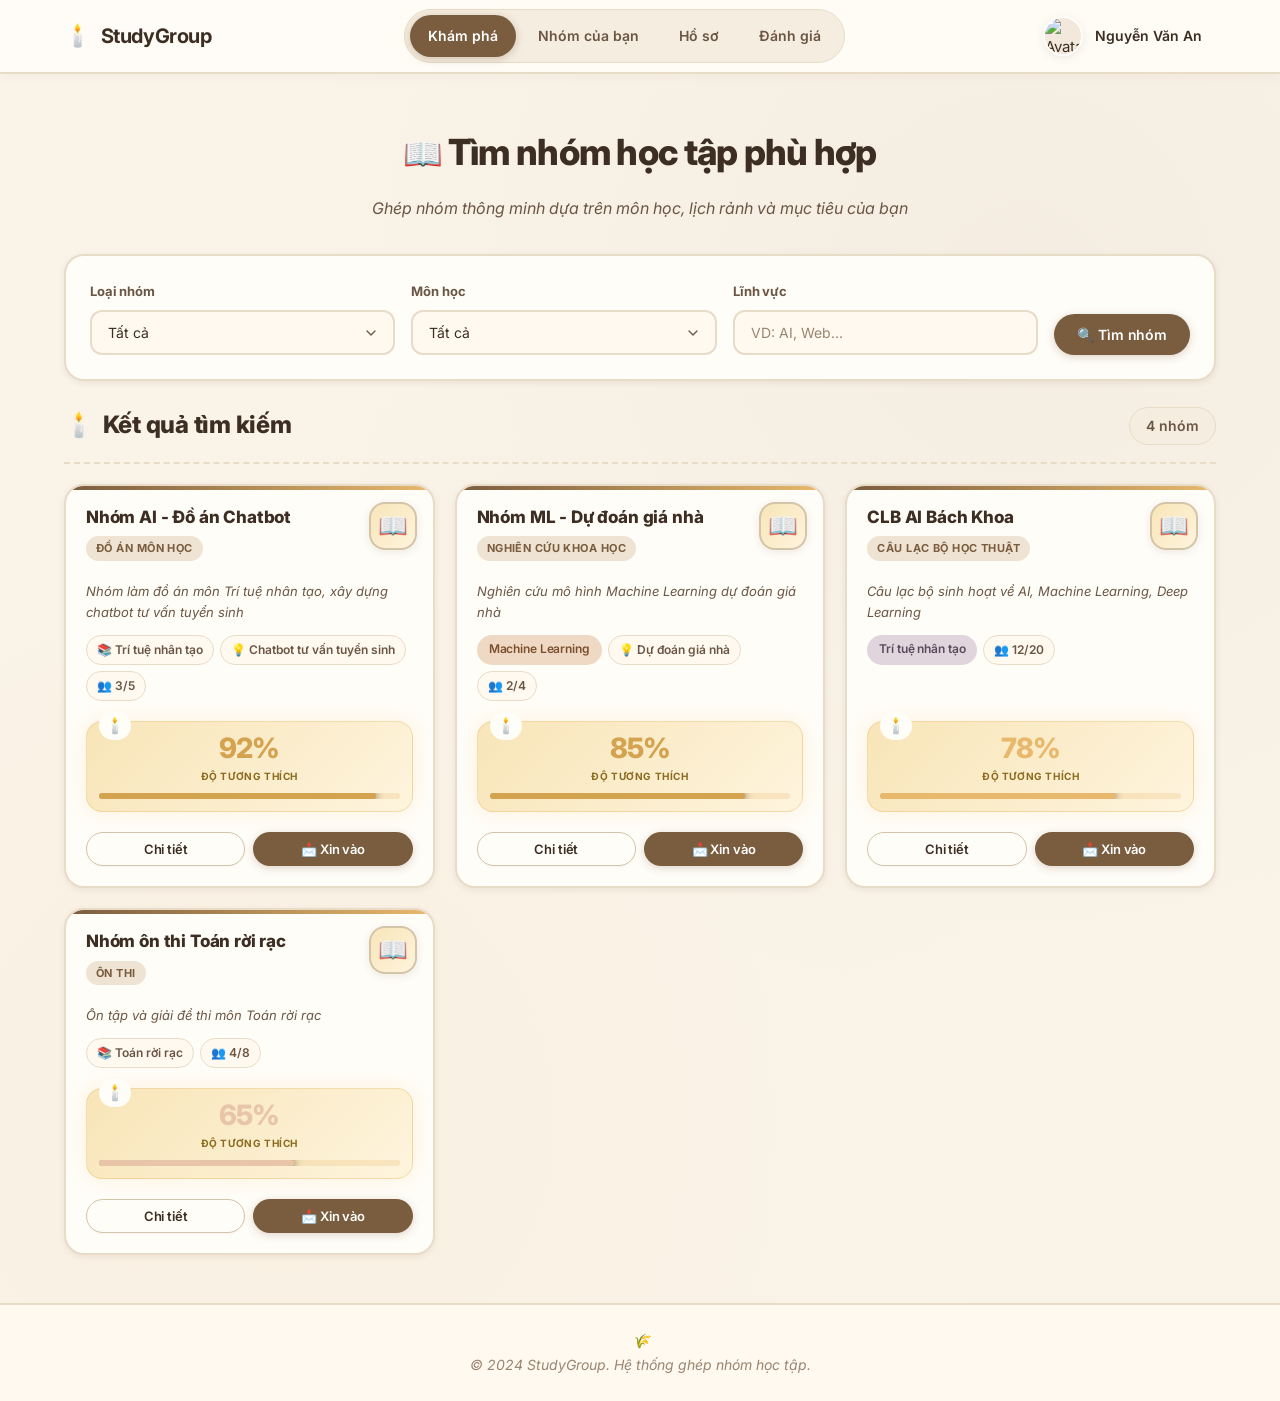
==== frontend/index.html @ 5f256552 "lan dau up code" ====
<!DOCTYPE html>
<html lang="vi">
<head>
    <meta charset="UTF-8">
    <meta name="viewport" content="width=device-width, initial-scale=1.0">
    <title>Khám phá - Ghép nhóm học tập</title>
    
    <!-- Font Inter -->
    <link rel="preconnect" href="https://fonts.googleapis.com">
    <link rel="preconnect" href="https://fonts.gstatic.com" crossorigin>
    <link href="https://fonts.googleapis.com/css2?family=Inter:wght@400;500;600;700;800&display=swap" rel="stylesheet">
    
    <link rel="stylesheet" href="css/main.css">
    <link rel="stylesheet" href="css/kham_pha.css">
    <link rel="stylesheet" href="css/book-modal.css">
</head>
<body>
    <!-- HEADER -->
    <header class="header">
        <div class="container">
            <div class="logo">
                <a href="index.html">StudyGroup</a>
            </div>
            <nav class="nav">
                <a href="index.html" class="active">Khám phá</a>
                <a href="nhom-cua-ban.html">Nhóm của bạn</a>
                <a href="ho-so.html">Hồ sơ</a>
                <a href="danh-gia.html">Đánh giá</a>
            </nav>
            <div class="user-menu">
                <img src="assets/images/avatar-default.png" alt="Avatar" class="avatar">
                <span class="user-name">Nguyễn Văn An</span>
            </div>
        </div>
    </header>

    <main class="container">
        <!-- Hero -->
        <section class="hero">
            <h1>Tìm nhóm học tập phù hợp</h1>
            <p>Ghép nhóm thông minh dựa trên môn học, lịch rảnh và mục tiêu của bạn</p>
        </section>

        <!-- Filters -->
        <section class="filters">
            <div class="filter-row">
                <div class="form-group">
                    <label class="form-label">Loại nhóm</label>
                    <select class="form-select" id="filter-loai-nhom">
                        <option value="">Tất cả</option>
                        <option value="HOC_MON">Học nhóm môn học</option>
                        <option value="CLB_HOC_THUAT">Câu lạc bộ học thuật</option>
                        <option value="DU_AN_CA_NHAN">Dự án cá nhân</option>
                        <option value="NGHIEN_CUU">Nghiên cứu khoa học</option>
                        <option value="DO_AN_MON">Đồ án môn học</option>
                        <option value="ON_THI">Ôn thi</option>
                    </select>
                </div>

                <div class="form-group">
                    <label class="form-label">Môn học</label>
                    <select class="form-select" id="filter-mon-hoc">
                        <option value="">Tất cả</option>
                        <option value="1">Nhập môn lập trình</option>
                        <option value="2">Kỹ thuật lập trình</option>
                        <option value="3">Lập trình hướng đối tượng</option>
                        <option value="5">Trí tuệ nhân tạo</option>
                    </select>
                </div>

                <div class="form-group">
                    <label class="form-label">Lĩnh vực</label>
                    <input type="text" class="form-input" id="filter-linh-vuc" 
                           placeholder="VD: AI, Web...">
                </div>

                <button class="btn btn-primary" id="btn-tim-kiem">
                    🔍 Tìm nhóm
                </button>
            </div>
        </section>

        <!-- Results -->
        <section class="results">
            <div class="results-header">
                <h2>Kết quả tìm kiếm</h2>
                <span class="results-count" id="results-count">0 nhóm</span>
            </div>

            <div class="group-list" id="group-list"></div>

            <div class="empty-state" id="empty-state" style="display: none;">
                <div class="empty-icon">🔍</div>
                <p>Không tìm thấy nhóm phù hợp</p>
                <p>Thử đổi bộ lọc hoặc từ khóa khác</p>
            </div>
        </section>
    </main>

    <footer class="footer">
        <div class="container">
            <p>© 2024 StudyGroup. Hệ thống ghép nhóm học tập.</p>
        </div>
    </footer>

    <!-- MODAL SÁCH -->
    <div class="book-modal" id="book-modal" style="display: none;">
        <div class="book-backdrop" onclick="closeBook()"></div>
        
        <div class="book-container" id="book-container">
            <div class="book-spine"></div>
            <div class="book-bookmark"></div>
            
            <div class="book" id="book">
                <!-- Trang trái -->
                <div class="book-page book-page-left">
                    <div class="book-page-content">
                        <div class="book-icon">📖</div>
                        <h2 class="book-title" id="book-title">Nhóm AI</h2>
                        <div class="book-type" id="book-type">Đồ án môn học</div>
                        
                        <div class="book-divider"></div>
                        
                        <div class="book-section">
                            <h3>📝 Mô tả</h3>
                            <p id="book-desc">Nhóm làm đồ án môn Trí tuệ nhân tạo...</p>
                        </div>
                        
                        <div class="book-section">
                            <h3>📚 Môn học</h3>
                            <p id="book-mon-hoc">Trí tuệ nhân tạo</p>
                        </div>
                        
                        <div class="book-section">
                            <h3>💡 Đề tài</h3>
                            <p id="book-de-tai">Chatbot tư vấn tuyển sinh</p>
                        </div>
                    </div>
                </div>
                
                <!-- Trang phải -->
                <div class="book-page book-page-right">
                    <div class="book-page-content">
                        <div class="book-section">
                            <h3>👥 Thành viên (<span id="book-member-count">3/5</span>)</h3>
                            <div class="book-members" id="book-members"></div>
                        </div>
                        
                        <div class="book-section">
                            <h3>🎯 Điểm tương thích</h3>
                            <div class="book-score">
                                <span class="book-score-value" id="book-score">92%</span>
                                <div class="book-score-bar">
                                    <div class="book-score-fill" id="book-score-fill"></div>
                                </div>
                            </div>
                        </div>
                        
                        <div class="book-actions">
                            <button class="btn btn-primary" onclick="guiYeuCauTuBook()">
                                📩 Xin vào nhóm
                            </button>
                            <button class="btn btn-secondary" onclick="closeBook()">
                                Đóng sách
                            </button>
                        </div>
                    </div>
                </div>
            </div>
        </div>
    </div>

    <script src="js/main.js"></script>
    <script src="js/kham_pha.js"></script>
</body>
</html>
---- frontend/css/main.css ----
/* =====================================================
   COZY READING NOOK - Tone nâu ấm bên lò sưởi
   ===================================================== */

:root {
    /* BACKGROUND */
    --bg-main: #FAF3E8;
    --bg-card: #FFFDF8;
    --bg-hover: #F2E8DC;
    --bg-subtle: #F5EDE0;
    --bg-warm: #FFF9F0;
    --bg-candle: #FEF4DD;
    
    /* TEXT */
    --text-primary: #3D2E23;
    --text-secondary: #6B5644;
    --text-muted: #9A8570;
    --text-inverse: #FFFFFF;
    
    /* PRIMARY */
    --primary: #7A5C3E;
    --primary-dark: #5C4530;
    --primary-light: #EFE3D3;
    
    /* SECONDARY */
    --secondary: #E8B96D;
    --secondary-dark: #D4A350;
    
    /* PASTEL */
    --pastel-cream-bg: #F5EBD9;
    --pastel-cream-text: #6B5644;
    --pastel-sage-bg: #E3E8D9;
    --pastel-sage-text: #5B6B48;
    --pastel-cinnamon-bg: #F0D9C4;
    --pastel-cinnamon-text: #7A5030;
    --pastel-terracotta-bg: #E8C4A8;
    --pastel-terracotta-text: #6B3D28;
    --pastel-honey-bg: #F8E5B8;
    --pastel-honey-text: #8B6B1F;
    --pastel-rose-bg: #EED4CE;
    --pastel-rose-text: #8B4A40;
    --pastel-mauve-bg: #E0D4DD;
    --pastel-mauve-text: #5B4A5B;
    
    /* BORDERS */
    --border-light: #E8DCC8;
    --border: #D4C4A8;
    --border-dark: #B8A388;
    
    /* SHADOWS */
    --shadow-xs: 0 1px 2px rgba(74, 56, 38, 0.05);
    --shadow-sm: 0 2px 6px rgba(74, 56, 38, 0.08);
    --shadow-md: 0 4px 12px rgba(74, 56, 38, 0.1);
    --shadow-lg: 0 8px 20px rgba(74, 56, 38, 0.12);
    
    /* RADIUS */
    --radius-sm: 8px;
    --radius-md: 12px;
    --radius-lg: 16px;
    --radius-xl: 20px;
    --radius-full: 9999px;
    
    /* SPACING */
    --space-1: 4px;
    --space-2: 8px;
    --space-3: 12px;
    --space-4: 16px;
    --space-5: 20px;
    --space-6: 24px;
    --space-8: 32px;
    --space-10: 40px;
    --space-12: 48px;
    --space-16: 64px;
    
    /* TRANSITIONS */
    --transition-fast: 150ms cubic-bezier(0.4, 0, 0.2, 1);
    --transition-base: 250ms cubic-bezier(0.4, 0, 0.2, 1);
    --transition-slow: 400ms cubic-bezier(0.4, 0, 0.2, 1);
}

/* RESET */
* {
    margin: 0;
    padding: 0;
    box-sizing: border-box;
}

html {
    scroll-behavior: smooth;
}

body {
    font-family: 'Inter', -apple-system, BlinkMacSystemFont, 'Segoe UI', 
                 'Georgia', Roboto, Arial, sans-serif;
    background: var(--bg-main);
    color: var(--text-primary);
    line-height: 1.7;
    font-size: 15px;
    -webkit-font-smoothing: antialiased;
    min-height: 100vh;
    background-image: 
        radial-gradient(circle at 20% 80%, rgba(232, 185, 109, 0.05) 0%, transparent 50%),
        radial-gradient(circle at 80% 20%, rgba(122, 92, 62, 0.04) 0%, transparent 50%);
}

a {
    color: var(--primary);
    text-decoration: none;
    transition: color var(--transition-fast);
}

a:hover {
    color: var(--primary-dark);
}

/* CONTAINER */
.container {
    max-width: 1200px;
    margin: 0 auto;
    padding: 0 24px;
}

/* HEADER */
.header {
    background: rgba(255, 253, 248, 0.92);
    backdrop-filter: blur(12px);
    border-bottom: 2px solid var(--border-light);
    position: sticky;
    top: 0;
    z-index: 100;
    box-shadow: 0 2px 12px rgba(74, 56, 38, 0.04);
}

.header .container {
    display: flex;
    align-items: center;
    justify-content: space-between;
    height: 72px;
}

.logo a {
    display: flex;
    align-items: center;
    gap: 10px;
    font-size: 20px;
    font-weight: 700;
    color: var(--text-primary);
    letter-spacing: -0.02em;
    font-family: 'Georgia', serif;
}

.logo a::before {
    content: "🕯️";
    font-size: 22px;
}

.logo a:hover {
    color: var(--primary);
}

/* NAVIGATION */
.nav {
    display: flex;
    gap: 4px;
    background: var(--bg-subtle);
    padding: 5px;
    border-radius: var(--radius-full);
    border: 1px solid var(--border-light);
}

.nav a {
    padding: 9px 18px;
    color: var(--text-secondary);
    font-weight: 600;
    font-size: 14px;
    border-radius: var(--radius-full);
    transition: all var(--transition-base);
}

.nav a:hover {
    background: var(--bg-card);
    color: var(--text-primary);
}

.nav a.active {
    background: var(--primary);
    color: var(--text-inverse);
    box-shadow: 0 2px 8px rgba(122, 92, 62, 0.3);
}

/* USER MENU */
.user-menu {
    display: flex;
    align-items: center;
    gap: 12px;
    padding: 6px 14px 6px 6px;
    border-radius: var(--radius-full);
    transition: background var(--transition-fast);
    cursor: pointer;
}

.user-menu:hover {
    background: var(--bg-hover);
}

.avatar {
    width: 40px;
    height: 40px;
    border-radius: var(--radius-full);
    object-fit: cover;
    background: var(--bg-hover);
    border: 2px solid var(--bg-card);
    box-shadow: 0 2px 8px rgba(74, 56, 38, 0.1);
}

.user-name {
    font-weight: 600;
    color: var(--text-primary);
    font-size: 14px;
}

/* BUTTONS */
.btn {
    display: inline-flex;
    align-items: center;
    justify-content: center;
    gap: 8px;
    padding: 11px 22px;
    font-size: 14px;
    font-weight: 600;
    font-family: inherit;
    border-radius: var(--radius-full);
    border: 1px solid transparent;
    cursor: pointer;
    transition: all var(--transition-base);
    white-space: nowrap;
    letter-spacing: -0.01em;
}

.btn-primary {
    background: var(--primary);
    color: var(--text-inverse);
    box-shadow: 0 2px 8px rgba(122, 92, 62, 0.25);
}

.btn-primary:hover:not(:disabled) {
    background: var(--primary-dark);
    box-shadow: 0 4px 16px rgba(122, 92, 62, 0.35),
                0 0 24px rgba(245, 216, 154, 0.3);
    transform: translateY(-1px);
}

.btn-secondary {
    background: var(--bg-card);
    color: var(--text-primary);
    border-color: var(--border);
    box-shadow: var(--shadow-xs);
}

.btn-secondary:hover:not(:disabled) {
    background: var(--bg-hover);
    border-color: var(--border-dark);
}

.btn-sm {
    padding: 8px 16px;
    font-size: 13px;
}

/* FORM */
.form-group {
    display: flex;
    flex-direction: column;
    gap: 8px;
}

.form-label {
    font-size: 13px;
    font-weight: 700;
    color: var(--text-secondary);
    letter-spacing: -0.01em;
}

.form-input,
.form-select,
.form-textarea {
    width: 100%;
    padding: 12px 16px;
    font-family: inherit;
    font-size: 14px;
    color: var(--text-primary);
    background: var(--bg-warm);
    border: 2px solid var(--border-light);
    border-radius: var(--radius-md);
    transition: all var(--transition-fast);
    outline: none;
}

.form-input::placeholder,
.form-textarea::placeholder {
    color: var(--text-muted);
}

.form-input:hover,
.form-select:hover,
.form-textarea:hover {
    border-color: var(--border);
}

.form-input:focus,
.form-select:focus,
.form-textarea:focus {
    border-color: var(--primary);
    background: var(--bg-card);
    box-shadow: 0 0 0 4px rgba(122, 92, 62, 0.12),
                0 0 16px rgba(245, 216, 154, 0.2);
}

.form-select {
    cursor: pointer;
    appearance: none;
    background-image: url("data:image/svg+xml,%3Csvg xmlns='http://www.w3.org/2000/svg' width='16' height='16' viewBox='0 0 24 24' fill='none' stroke='%236B5644' stroke-width='2' stroke-linecap='round' stroke-linejoin='round'%3E%3Cpolyline points='6 9 12 15 18 9'%3E%3C/polyline%3E%3C/svg%3E");
    background-repeat: no-repeat;
    background-position: right 14px center;
    padding-right: 42px;
}

/* BADGE */
.badge {
    display: inline-flex;
    align-items: center;
    gap: 5px;
    padding: 5px 12px;
    border-radius: var(--radius-full);
    font-size: 12px;
    font-weight: 600;
    line-height: 1.4;
    letter-spacing: -0.01em;
}

.badge-cream { background: var(--pastel-cream-bg); color: var(--pastel-cream-text); }
.badge-sage { background: var(--pastel-sage-bg); color: var(--pastel-sage-text); }
.badge-cinnamon { background: var(--pastel-cinnamon-bg); color: var(--pastel-cinnamon-text); }
.badge-terracotta { background: var(--pastel-terracotta-bg); color: var(--pastel-terracotta-text); }
.badge-honey { background: var(--pastel-honey-bg); color: var(--pastel-honey-text); }
.badge-rose { background: var(--pastel-rose-bg); color: var(--pastel-rose-text); }
.badge-mauve { background: var(--pastel-mauve-bg); color: var(--pastel-mauve-text); }

/* FOOTER */
.footer {
    background: var(--bg-warm);
    border-top: 2px solid var(--border-light);
    padding: var(--space-6) 0;
    margin-top: var(--space-12);
    text-align: center;
    color: var(--text-muted);
    font-size: 14px;
    font-style: italic;
}

.footer::before {
    content: "🌾 ";
}

/* RESPONSIVE */
@media (max-width: 768px) {
    .container { padding: 0 16px; }
    
    .header .container {
        flex-direction: column;
        height: auto;
        padding: 12px 16px;
        gap: 12px;
    }
    
    .nav {
        width: 100%;
        justify-content: center;
        overflow-x: auto;
    }
    
    .user-name { display: none; }
}
/* =====================================================
   FONT OVERRIDE — Fix lỗi tiếng Việt
   Đảm bảo toàn bộ web dùng Inter (font hỗ trợ tiếng Việt tốt)
   ===================================================== */

*,
*::before,
*::after {
    font-family: 'Inter', -apple-system, BlinkMacSystemFont, 'Segoe UI', 
                 Roboto, 'Helvetica Neue', Arial, sans-serif !important;
}

/* Ngoại lệ: code giữ monospace */
code, pre, kbd, samp {
    font-family: 'Courier New', Consolas, Monaco, monospace !important;
}
---- frontend/css/kham_pha.css ----
/* =====================================================
   TRANG KHÁM PHÁ - Cozy Reading Nook
   ===================================================== */

/* Hero */
.hero {
    text-align: center;
    padding: var(--space-12) 0 var(--space-8);
}

.hero h1 {
    font-size: 36px;
    font-weight: 800;
    letter-spacing: -0.02em;
    color: var(--text-primary);
    margin-bottom: var(--space-3);
    font-family: 'Georgia', serif;
}

.hero h1::before {
    content: "📖 ";
    font-size: 32px;
}

.hero p {
    color: var(--text-secondary);
    font-size: 16px;
    max-width: 600px;
    margin: 0 auto;
    font-style: italic;
}

/* Filters */
.filters {
    background: var(--bg-card);
    border-radius: var(--radius-xl);
    padding: var(--space-6);
    box-shadow: var(--shadow-sm);
    border: 2px solid var(--border-light);
    margin-bottom: var(--space-6);
}

.filter-row {
    display: grid;
    grid-template-columns: 1fr 1fr 1fr auto;
    gap: var(--space-4);
    align-items: end;
}

/* Results */
.results {
    margin-top: var(--space-6);
}

.results-header {
    display: flex;
    justify-content: space-between;
    align-items: center;
    margin-bottom: var(--space-5);
    padding-bottom: var(--space-4);
    border-bottom: 2px dashed var(--border-light);
}

.results-header h2 {
    font-size: 24px;
    font-weight: 800;
    color: var(--text-primary);
    letter-spacing: -0.01em;
    font-family: 'Georgia', serif;
}

.results-header h2::before {
    content: "🕯️ ";
    margin-right: 4px;
}

.results-count {
    color: var(--text-secondary);
    font-size: 14px;
    font-weight: 600;
    padding: 6px 16px;
    background: var(--bg-subtle);
    border-radius: var(--radius-full);
    border: 1px solid var(--border-light);
}

/* =====================================================
   GRID 3 CỘT
   ===================================================== */
.group-list {
    display: grid;
    grid-template-columns: repeat(3, 1fr);
    gap: var(--space-5);
}

/* =====================================================
   GROUP CARD
   ===================================================== */
.group-card {
    background: var(--bg-card);
    border-radius: var(--radius-xl);
    padding: var(--space-5);
    box-shadow: var(--shadow-sm);
    border: 2px solid var(--border-light);
    transition: all var(--transition-base);
    display: flex;
    flex-direction: column;
    gap: var(--space-3);
    position: relative;
    overflow: hidden;
    cursor: pointer;
    min-height: 340px;
}

.group-card::before {
    content: "";
    position: absolute;
    top: 0;
    left: 0;
    right: 0;
    height: 4px;
    background: linear-gradient(90deg, 
        var(--primary) 0%, 
        var(--secondary) 100%);
}

.group-card:hover {
    box-shadow: var(--shadow-md),
                0 0 32px rgba(245, 216, 154, 0.15);
    transform: translateY(-4px);
    border-color: var(--secondary);
}

/* Icon sách góc trên phải */
.group-book-icon {
    position: absolute;
    top: var(--space-4);
    right: var(--space-4);
    width: 48px;
    height: 48px;
    display: flex;
    align-items: center;
    justify-content: center;
    background: linear-gradient(135deg, 
        var(--pastel-honey-bg) 0%, 
        var(--bg-candle) 100%);
    border-radius: var(--radius-lg);
    border: 2px solid var(--border);
    box-shadow: 0 2px 8px rgba(74, 56, 38, 0.1);
    transition: all var(--transition-base);
    z-index: 2;
}

.book-icon-anim {
    font-size: 24px;
    transition: transform var(--transition-base);
    display: inline-block;
}

.group-card:hover .group-book-icon {
    background: linear-gradient(135deg, 
        var(--pastel-honey-bg) 0%, 
        var(--secondary) 100%);
    box-shadow: 0 4px 16px rgba(232, 185, 109, 0.4);
    transform: scale(1.1) rotate(-5deg);
}

.group-card:hover .book-icon-anim {
    animation: bookWiggle 0.6s ease-in-out;
}

@keyframes bookWiggle {
    0%, 100% { transform: rotate(0deg) scale(1); }
    25% { transform: rotate(-10deg) scale(1.15); }
    75% { transform: rotate(10deg) scale(1.15); }
}

/* Header */
.group-card-header {
    padding-right: 60px;
    margin-bottom: var(--space-2);
}

.group-title {
    font-size: 17px;
    font-weight: 800;
    color: var(--text-primary);
    letter-spacing: -0.01em;
    margin-bottom: 6px;
    font-family: 'Georgia', serif;
    line-height: 1.3;
    display: -webkit-box;
    -webkit-line-clamp: 2;
    -webkit-box-orient: vertical;
    overflow: hidden;
}

.group-type {
    display: inline-block;
    font-size: 11px;
    color: var(--primary);
    font-weight: 700;
    text-transform: uppercase;
    letter-spacing: 0.04em;
    padding: 3px 10px;
    background: var(--primary-light);
    border-radius: var(--radius-full);
}

/* Mô tả */
.group-desc {
    color: var(--text-secondary);
    font-size: 13px;
    line-height: 1.6;
    font-style: italic;
    display: -webkit-box;
    -webkit-line-clamp: 3;
    -webkit-box-orient: vertical;
    overflow: hidden;
}

/* Meta */
.group-meta {
    display: flex;
    flex-wrap: wrap;
    gap: 6px;
    margin-bottom: var(--space-2);
}

.group-meta-item {
    display: inline-flex;
    align-items: center;
    gap: 4px;
    padding: 4px 10px;
    background: var(--bg-warm);
    color: var(--text-secondary);
    border-radius: var(--radius-full);
    font-weight: 600;
    font-size: 12px;
    border: 1px solid var(--border-light);
}

/* Điểm tương thích */
.match-score {
    text-align: center;
    padding: var(--space-3);
    background: linear-gradient(135deg, 
        var(--pastel-honey-bg) 0%, 
        var(--bg-candle) 100%);
    border-radius: var(--radius-lg);
    border: 1px solid rgba(232, 185, 109, 0.4);
    box-shadow: 0 0 20px rgba(245, 216, 154, 0.3);
    position: relative;
    margin-top: auto;
}

.match-score::before {
    content: "🕯️";
    position: absolute;
    top: -10px;
    left: 12px;              /* ← Góc trái */
    font-size: 16px;
    background: var(--bg-card);
    padding: 0 6px;
    border-radius: var(--radius-full);
    transform: none;
}

.match-score-value {
    font-size: 28px;
    font-weight: 800;
    line-height: 1;
    letter-spacing: -0.03em;
    color: var(--pastel-honey-text);
    font-family: 'Georgia', serif;
}

.match-score-label {
    font-size: 10px;
    color: var(--pastel-honey-text);
    margin-top: 6px;
    font-weight: 700;
    text-transform: uppercase;
    letter-spacing: 0.06em;
}

.match-score-bar {
    width: 100%;
    height: 6px;
    background: rgba(232, 185, 109, 0.25);
    border-radius: var(--radius-full);
    margin-top: 8px;
    overflow: hidden;
}

.match-score-fill {
    height: 100%;
    border-radius: var(--radius-full);
    transition: width var(--transition-slow);
    box-shadow: 0 0 8px currentColor;
}

/* Nút */
.group-actions {
    display: flex;
    gap: 8px;
    margin-top: var(--space-2);
}

.group-actions .btn {
    flex: 1;
}

/* Empty state */
.empty-state {
    text-align: center;
    padding: var(--space-16) var(--space-5);
    color: var(--text-secondary);
    background: var(--bg-card);
    border-radius: var(--radius-xl);
    border: 2px dashed var(--border);
}

.empty-state .empty-icon {
    font-size: 64px;
    margin-bottom: var(--space-4);
    opacity: 0.8;
}

.empty-state p:first-of-type {
    font-size: 20px;
    font-weight: 700;
    color: var(--text-primary);
    font-family: 'Georgia', serif;
}

/* =====================================================
   RESPONSIVE
   ===================================================== */
@media (max-width: 1024px) {
    .group-list {
        grid-template-columns: repeat(2, 1fr);
    }
    
    .filter-row {
        grid-template-columns: 1fr 1fr;
    }
    
    .filter-row .btn {
        grid-column: 1 / -1;
    }
}

@media (max-width: 640px) {
    .group-list {
        grid-template-columns: 1fr;
        gap: var(--space-4);
    }
    
    .filter-row {
        grid-template-columns: 1fr;
    }
    
    .group-card {
        min-height: auto;
    }
}
---- frontend/css/book-modal.css ----
/* =====================================================
   MODAL SÁCH — Hiệu ứng mở quyển sách
   ===================================================== */

.book-modal {
    position: fixed;
    top: 0;
    left: 0;
    right: 0;
    bottom: 0;
    z-index: 1000;
    display: flex;
    align-items: center;
    justify-content: center;
    padding: 24px;
}

.book-backdrop {
    position: absolute;
    top: 0;
    left: 0;
    right: 0;
    bottom: 0;
    background: rgba(61, 46, 35, 0.65);
    backdrop-filter: blur(8px);
    animation: fadeIn 0.3s ease;
}

@keyframes fadeIn {
    from { opacity: 0; }
    to { opacity: 1; }
}

.book-container {
    position: relative;
    width: 100%;
    max-width: 1000px;
    height: 600px;
    max-height: 90vh;
    perspective: 2000px;
    z-index: 1;
}

.book-container.opening .book {
    animation: bookOpen 0.8s cubic-bezier(0.34, 1.56, 0.64, 1) forwards;
}

@keyframes bookOpen {
    0% {
        transform: scale(0.5) rotateY(-30deg);
        opacity: 0;
    }
    100% {
        transform: scale(1) rotateY(0deg);
        opacity: 1;
    }
}

.book-spine {
    position: absolute;
    left: 50%;
    top: 0;
    bottom: 0;
    width: 4px;
    background: linear-gradient(90deg,
        rgba(122, 92, 62, 0.4) 0%,
        rgba(92, 69, 48, 0.8) 50%,
        rgba(122, 92, 62, 0.4) 100%);
    z-index: 3;
    box-shadow: 
        -2px 0 8px rgba(74, 56, 38, 0.2),
        2px 0 8px rgba(74, 56, 38, 0.2);
    transform: translateX(-50%);
}

.book-bookmark {
    position: absolute;
    top: -10px;
    right: 25%;
    width: 30px;
    height: 60px;
    background: linear-gradient(180deg,
        #C44536 0%,
        #A03528 100%);
    z-index: 4;
    clip-path: polygon(0 0, 100% 0, 100% 100%, 50% 85%, 0 100%);
    box-shadow: 0 2px 6px rgba(74, 56, 38, 0.3);
    animation: bookmarkSway 3s ease-in-out infinite;
}

@keyframes bookmarkSway {
    0%, 100% { transform: rotate(0deg); }
    50% { transform: rotate(3deg); }
}

.book {
    display: flex;
    width: 100%;
    height: 100%;
    position: relative;
    transform-style: preserve-3d;
    box-shadow: 
        0 20px 60px rgba(74, 56, 38, 0.4),
        0 0 40px rgba(245, 216, 154, 0.2);
    border-radius: 8px;
    overflow: hidden;
    background: #FFFDF8;
}

.book-page {
    width: 50%;
    height: 100%;
    padding: 32px 36px;
    overflow-y: auto;
    position: relative;
    background: linear-gradient(135deg,
        #FFFDF8 0%,
        #FAF3E8 100%);
}

.book-page-left {
    border-right: 1px solid rgba(74, 56, 38, 0.1);
    box-shadow: inset -10px 0 20px -10px rgba(74, 56, 38, 0.1);
}

.book-page-right {
    box-shadow: inset 10px 0 20px -10px rgba(74, 56, 38, 0.1);
}

.book-page::before {
    content: "";
    position: absolute;
    top: 0;
    left: 0;
    right: 0;
    bottom: 0;
    background-image: 
        radial-gradient(circle at 20% 30%, rgba(232, 185, 109, 0.05) 0%, transparent 40%),
        radial-gradient(circle at 80% 70%, rgba(122, 92, 62, 0.04) 0%, transparent 40%);
    pointer-events: none;
}

.book-page-content {
    position: relative;
    z-index: 1;
}

.book-icon {
    font-size: 48px;
    text-align: center;
    margin-bottom: 12px;
    animation: bookGlow 2s ease-in-out infinite;
}

@keyframes bookGlow {
    0%, 100% { 
        filter: drop-shadow(0 0 4px rgba(232, 185, 109, 0.6));
    }
    50% { 
        filter: drop-shadow(0 0 12px rgba(232, 185, 109, 0.9));
    }
}

.book-title {
    font-size: 24px;
    font-weight: 800;
    color: var(--text-primary);
    text-align: center;
    font-family: 'Georgia', serif;
    letter-spacing: -0.01em;
    margin-bottom: 6px;
}

.book-type {
    text-align: center;
    font-size: 13px;
    color: var(--primary);
    font-weight: 700;
    text-transform: uppercase;
    letter-spacing: 0.06em;
    margin-bottom: 16px;
}

.book-divider {
    height: 1px;
    background: linear-gradient(90deg,
        transparent 0%,
        var(--border) 50%,
        transparent 100%);
    margin: 20px 0;
    position: relative;
}

.book-divider::after {
    content: "❦";
    position: absolute;
    top: 50%;
    left: 50%;
    transform: translate(-50%, -50%);
    background: #FAF3E8;
    padding: 0 12px;
    color: var(--secondary);
    font-size: 16px;
}

.book-section {
    margin-bottom: 20px;
}

.book-section h3 {
    font-size: 14px;
    font-weight: 700;
    color: var(--text-secondary);
    text-transform: uppercase;
    letter-spacing: 0.04em;
    margin-bottom: 8px;
    padding-bottom: 6px;
    border-bottom: 1px dashed var(--border-light);
}

.book-section p {
    font-size: 14px;
    color: var(--text-primary);
    line-height: 1.7;
    font-family: 'Georgia', serif;
}

.book-members {
    display: flex;
    flex-direction: column;
    gap: 8px;
    margin-top: 12px;
}

.book-member {
    display: flex;
    align-items: center;
    gap: 10px;
    padding: 8px 12px;
    background: var(--bg-warm);
    border-radius: var(--radius-md);
    border: 1px solid var(--border-light);
    transition: all var(--transition-fast);
}

.book-member:hover {
    background: var(--bg-card);
    box-shadow: var(--shadow-xs);
    transform: translateX(4px);
}

.book-member-avatar {
    width: 32px;
    height: 32px;
    border-radius: var(--radius-full);
    background: var(--pastel-cream-bg);
    display: flex;
    align-items: center;
    justify-content: center;
    font-size: 16px;
    border: 1px solid var(--border);
}

.book-member-info {
    flex: 1;
}

.book-member-name {
    font-weight: 600;
    font-size: 14px;
    color: var(--text-primary);
}

.book-member-role {
    font-size: 12px;
    color: var(--text-muted);
    font-style: italic;
}

.book-score {
    display: flex;
    align-items: center;
    gap: 12px;
    margin-top: 12px;
}

.book-score-value {
    font-size: 32px;
    font-weight: 800;
    color: var(--secondary-dark);
    font-family: 'Georgia', serif;
    min-width: 80px;
}

.book-score-bar {
    flex: 1;
    height: 12px;
    background: rgba(232, 185, 109, 0.2);
    border-radius: var(--radius-full);
    overflow: hidden;
}

.book-score-fill {
    height: 100%;
    background: linear-gradient(90deg,
        var(--secondary) 0%,
        var(--secondary-dark) 100%);
    border-radius: var(--radius-full);
    box-shadow: 0 0 12px rgba(232, 185, 109, 0.5);
    transition: width 0.6s cubic-bezier(0.34, 1.56, 0.64, 1);
}

.book-actions {
    display: flex;
    gap: 10px;
    margin-top: 24px;
    padding-top: 20px;
    border-top: 1px solid var(--border-light);
}

.book-actions .btn {
    flex: 1;
}

.book-container.closing .book {
    animation: bookClose 0.4s ease forwards;
}

@keyframes bookClose {
    0% {
        transform: scale(1) rotateY(0deg);
        opacity: 1;
    }
    100% {
        transform: scale(0.8) rotateY(-30deg);
        opacity: 0;
    }
}

/* Responsive */
@media (max-width: 768px) {
    .book {
        flex-direction: column;
    }
    
    .book-page {
        width: 100%;
        height: 50%;
    }
    
    .book-page-left {
        border-right: none;
        border-bottom: 1px solid rgba(74, 56, 38, 0.1);
    }
    
    .book-container {
        height: 90vh;
    }
    
    .book-spine {
        display: none;
    }
}
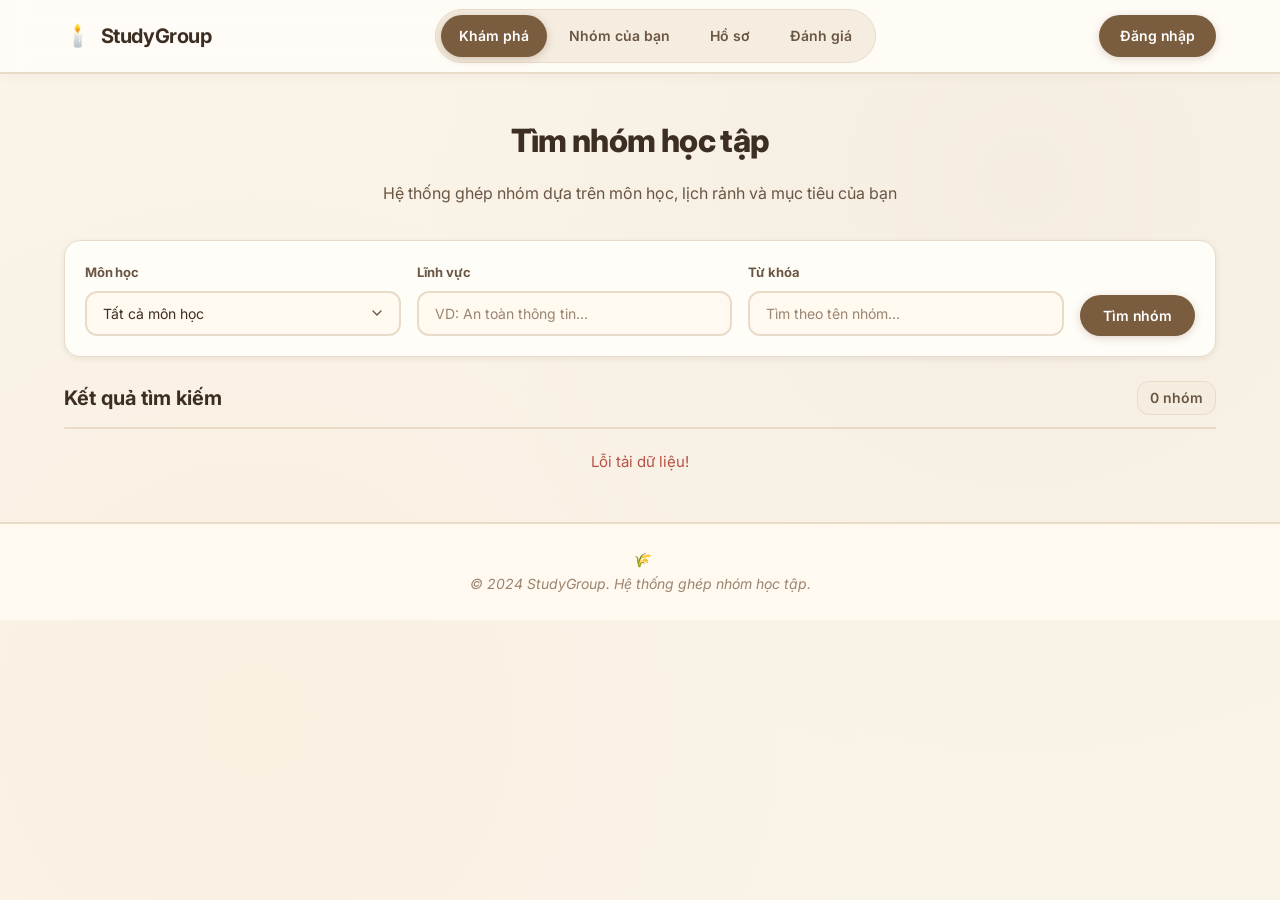
==== commit 578aa836: "Hoan thien tinh nang tao nhom, quan ly nhom, thuat toan tuong thich, ky nang va so thich" ====
--- a/frontend/index.html
+++ b/frontend/index.html
@@ -3,9 +3,8 @@
 <head>
     <meta charset="UTF-8">
     <meta name="viewport" content="width=device-width, initial-scale=1.0">
-    <title>Khám phá - Ghép nhóm học tập</title>
+    <title>Khám phá - StudyGroup</title>
     
-    <!-- Font Inter -->
     <link rel="preconnect" href="https://fonts.googleapis.com">
     <link rel="preconnect" href="https://fonts.gstatic.com" crossorigin>
     <link href="https://fonts.googleapis.com/css2?family=Inter:wght@400;500;600;700;800&display=swap" rel="stylesheet">
@@ -15,162 +14,110 @@
     <link rel="stylesheet" href="css/book-modal.css">
 </head>
 <body>
-    <!-- HEADER -->
     <header class="header">
         <div class="container">
-            <div class="logo">
-                <a href="index.html">StudyGroup</a>
-            </div>
+            <div class="logo"><a href="index.html">StudyGroup</a></div>
             <nav class="nav">
                 <a href="index.html" class="active">Khám phá</a>
                 <a href="nhom-cua-ban.html">Nhóm của bạn</a>
                 <a href="ho-so.html">Hồ sơ</a>
                 <a href="danh-gia.html">Đánh giá</a>
             </nav>
-            <div class="user-menu">
-                <img src="assets/images/avatar-default.png" alt="Avatar" class="avatar">
-                <span class="user-name">Nguyễn Văn An</span>
-            </div>
+            <div id="user-menu"></div>
         </div>
     </header>
 
     <main class="container">
-        <!-- Hero -->
         <section class="hero">
-            <h1>Tìm nhóm học tập phù hợp</h1>
-            <p>Ghép nhóm thông minh dựa trên môn học, lịch rảnh và mục tiêu của bạn</p>
+            <h1>Tìm nhóm học tập</h1>
+            <p>Hệ thống ghép nhóm dựa trên môn học, lịch rảnh và mục tiêu của bạn</p>
         </section>
 
-        <!-- Filters -->
         <section class="filters">
             <div class="filter-row">
                 <div class="form-group">
-                    <label class="form-label">Loại nhóm</label>
+                    <label class="form-label">Môn học</label>
                     <select class="form-select" id="filter-loai-nhom">
-                        <option value="">Tất cả</option>
-                        <option value="HOC_MON">Học nhóm môn học</option>
-                        <option value="CLB_HOC_THUAT">Câu lạc bộ học thuật</option>
-                        <option value="DU_AN_CA_NHAN">Dự án cá nhân</option>
-                        <option value="NGHIEN_CUU">Nghiên cứu khoa học</option>
-                        <option value="DO_AN_MON">Đồ án môn học</option>
-                        <option value="ON_THI">Ôn thi</option>
+                        <option value="">Tất cả môn học</option>
                     </select>
                 </div>
-
-                <div class="form-group">
-                    <label class="form-label">Môn học</label>
-                    <select class="form-select" id="filter-mon-hoc">
-                        <option value="">Tất cả</option>
-                        <option value="1">Nhập môn lập trình</option>
-                        <option value="2">Kỹ thuật lập trình</option>
-                        <option value="3">Lập trình hướng đối tượng</option>
-                        <option value="5">Trí tuệ nhân tạo</option>
-                    </select>
-                </div>
-
                 <div class="form-group">
                     <label class="form-label">Lĩnh vực</label>
-                    <input type="text" class="form-input" id="filter-linh-vuc" 
-                           placeholder="VD: AI, Web...">
+                    <input type="text" class="form-input" id="filter-linh-vuc" placeholder="VD: An toàn thông tin...">
                 </div>
-
-                <button class="btn btn-primary" id="btn-tim-kiem">
-                    🔍 Tìm nhóm
-                </button>
+                <div class="form-group">
+                    <label class="form-label">Từ khóa</label>
+                    <input type="text" class="form-input" id="filter-mon-hoc" placeholder="Tìm theo tên nhóm...">
+                </div>
+                <button class="btn btn-primary" id="btn-tim-kiem">Tìm nhóm</button>
             </div>
         </section>
 
-        <!-- Results -->
         <section class="results">
             <div class="results-header">
                 <h2>Kết quả tìm kiếm</h2>
                 <span class="results-count" id="results-count">0 nhóm</span>
             </div>
-
             <div class="group-list" id="group-list"></div>
-
             <div class="empty-state" id="empty-state" style="display: none;">
-                <div class="empty-icon">🔍</div>
                 <p>Không tìm thấy nhóm phù hợp</p>
-                <p>Thử đổi bộ lọc hoặc từ khóa khác</p>
+                <p style="font-size: 14px; margin-top: 8px;">Thử thay đổi từ khóa hoặc bộ lọc</p>
             </div>
         </section>
     </main>
 
     <footer class="footer">
-        <div class="container">
-            <p>© 2024 StudyGroup. Hệ thống ghép nhóm học tập.</p>
-        </div>
+        <div class="container"><p>© 2024 StudyGroup. Hệ thống ghép nhóm học tập.</p></div>
     </footer>
 
     <!-- MODAL SÁCH -->
     <div class="book-modal" id="book-modal" style="display: none;">
         <div class="book-backdrop" onclick="closeBook()"></div>
-        
         <div class="book-container" id="book-container">
             <div class="book-spine"></div>
             <div class="book-bookmark"></div>
-            
             <div class="book" id="book">
-                <!-- Trang trái -->
                 <div class="book-page book-page-left">
                     <div class="book-page-content">
-                        <div class="book-icon">📖</div>
-                        <h2 class="book-title" id="book-title">Nhóm AI</h2>
-                        <div class="book-type" id="book-type">Đồ án môn học</div>
-                        
+                        <h2 class="book-title" id="book-title">Tên nhóm</h2>
+                        <div class="book-type" id="book-type">Loại nhóm</div>
                         <div class="book-divider"></div>
-                        
-                        <div class="book-section">
-                            <h3>📝 Mô tả</h3>
-                            <p id="book-desc">Nhóm làm đồ án môn Trí tuệ nhân tạo...</p>
-                        </div>
-                        
-                        <div class="book-section">
-                            <h3>📚 Môn học</h3>
-                            <p id="book-mon-hoc">Trí tuệ nhân tạo</p>
-                        </div>
-                        
-                        <div class="book-section">
-                            <h3>💡 Đề tài</h3>
-                            <p id="book-de-tai">Chatbot tư vấn tuyển sinh</p>
-                        </div>
+                        <div class="book-section"><h3>Mô tả</h3><p id="book-desc">...</p></div>
+                        <div class="book-section"><h3>Yêu cầu tuyển dụng</h3><p id="book-mon-hoc">...</p></div>
+                        <div class="book-section"><h3>Địa điểm / Hình thức</h3><p id="book-de-tai">...</p></div>
                     </div>
                 </div>
-                
-                <!-- Trang phải -->
                 <div class="book-page book-page-right">
                     <div class="book-page-content">
                         <div class="book-section">
-                            <h3>👥 Thành viên (<span id="book-member-count">3/5</span>)</h3>
+                            <h3>Thành viên (<span id="book-member-count">0/0</span>)</h3>
                             <div class="book-members" id="book-members"></div>
                         </div>
-                        
-                        <div class="book-section">
-                            <h3>🎯 Điểm tương thích</h3>
-                            <div class="book-score">
-                                <span class="book-score-value" id="book-score">92%</span>
-                                <div class="book-score-bar">
-                                    <div class="book-score-fill" id="book-score-fill"></div>
-                                </div>
-                            </div>
-                        </div>
-                        
-                        <div class="book-actions">
-                            <button class="btn btn-primary" onclick="guiYeuCauTuBook()">
-                                📩 Xin vào nhóm
-                            </button>
-                            <button class="btn btn-secondary" onclick="closeBook()">
-                                Đóng sách
-                            </button>
-                        </div>
+                        <div class="book-section"><h3>Trạng thái</h3><div id="book-status"></div></div>
+                        <div class="book-actions" id="book-actions"></div>
                     </div>
                 </div>
             </div>
         </div>
     </div>
 
+    <!-- MODAL ỨNG TUYỂN -->
+    <div id="modal-ung-tuyen" style="display: none; position: fixed; inset: 0; background: rgba(61, 46, 35, 0.65); backdrop-filter: blur(4px); z-index: 10000; align-items: center; justify-content: center; padding: 20px;">
+        <div style="background: var(--bg-card); padding: 32px; border-radius: var(--radius-xl); width: 100%; max-width: 480px; border: 2px solid var(--border-light); box-shadow: var(--shadow-lg); animation: bookOpen 0.3s ease;">
+            <h2 style="margin-bottom: 8px; color: var(--text-primary); font-family: 'Georgia', serif; font-size: 22px;">Gửi lời nhắn ứng tuyển</h2>
+            <p style="color: var(--text-secondary); font-size: 14px; margin-bottom: 20px; font-style: italic;">Hãy giới thiệu ngắn gọn về bản thân và lý do bạn muốn tham gia nhóm này nhé!</p>
+            
+            <div class="form-group" style="margin-bottom: 24px;">
+                <textarea class="form-textarea" id="ung-tuyen-loi-nhan" rows="4" placeholder="VD: Chào trưởng nhóm, mình là Nam, mình rất hứng thú với đề tài này và có thế mạnh về Python..." style="resize: none;"></textarea>
+            </div>
+            
+            <div style="display: flex; gap: 12px; justify-content: flex-end;">
+                <button class="btn btn-secondary" onclick="closeModalUngTuyen()">Hủy</button>
+                <button class="btn btn-primary" onclick="submitUngTuyen()">Gửi ứng tuyển</button>
+            </div>
+        </div>
+    </div>
+
     <script src="js/main.js"></script>
-    <script src="js/kham_pha.js"></script>
 </body>
 </html>
--- a/frontend/css/main.css
+++ b/frontend/css/main.css
@@ -396,4 +396,64 @@
 /* Ngoại lệ: code giữ monospace */
 code, pre, kbd, samp {
     font-family: 'Courier New', Consolas, Monaco, monospace !important;
+}
+/* =====================================================
+   TOAST NOTIFICATION (Thông báo nổi)
+   ===================================================== */
+.toast-container {
+    position: fixed;
+    top: 24px;
+    right: 24px;
+    z-index: 9999;
+    display: flex;
+    flex-direction: column;
+    gap: 12px;
+}
+
+.toast {
+    background: var(--bg-card);
+    color: var(--text-primary);
+    padding: 16px 20px;
+    border-radius: var(--radius-md);
+    box-shadow: var(--shadow-md);
+    border-left: 4px solid var(--primary);
+    font-size: 14px;
+    font-weight: 600;
+    display: flex;
+    align-items: center;
+    gap: 12px;
+    min-width: 280px;
+    animation: slideInRight 0.4s cubic-bezier(0.175, 0.885, 0.32, 1.275) forwards;
+    opacity: 0;
+    transform: translateX(100%);
+}
+
+.toast.success {
+    border-left-color: #7A9160; /* Xanh rêu */
+    background: #F4F7F2;
+    color: #4A5B38;
+}
+
+.toast.error {
+    border-left-color: #B85045; /* Đỏ gạch */
+    background: #FDF4F3;
+    color: #8B3A30;
+}
+
+.toast.fade-out {
+    animation: fadeOutRight 0.3s ease forwards;
+}
+
+@keyframes slideInRight {
+    to {
+        opacity: 1;
+        transform: translateX(0);
+    }
+}
+
+@keyframes fadeOutRight {
+    to {
+        opacity: 0;
+        transform: translateX(100%);
+    }
 }
--- a/frontend/css/kham_pha.css
+++ b/frontend/css/kham_pha.css
@@ -1,15 +1,14 @@
 /* =====================================================
-   TRANG KHÁM PHÁ - Cozy Reading Nook
+   TRANG KHÁM PHÁ - Giao diện Học thuật
    ===================================================== */
 
-/* Hero */
 .hero {
     text-align: center;
-    padding: var(--space-12) 0 var(--space-8);
+    padding: var(--space-10) 0 var(--space-8);
 }
 
 .hero h1 {
-    font-size: 36px;
+    font-size: 32px;
     font-weight: 800;
     letter-spacing: -0.02em;
     color: var(--text-primary);
@@ -17,26 +16,21 @@
     font-family: 'Georgia', serif;
 }
 
-.hero h1::before {
-    content: "📖 ";
-    font-size: 32px;
-}
+/* Đã xóa icon 📖 ở đây */
 
 .hero p {
     color: var(--text-secondary);
     font-size: 16px;
     max-width: 600px;
     margin: 0 auto;
-    font-style: italic;
-}
-
-/* Filters */
+}
+
 .filters {
     background: var(--bg-card);
-    border-radius: var(--radius-xl);
-    padding: var(--space-6);
+    border-radius: var(--radius-lg);
+    padding: var(--space-5);
     box-shadow: var(--shadow-sm);
-    border: 2px solid var(--border-light);
+    border: 1px solid var(--border-light);
     margin-bottom: var(--space-6);
 }
 
@@ -47,7 +41,6 @@
     align-items: end;
 }
 
-/* Results */
 .results {
     margin-top: var(--space-6);
 }
@@ -57,61 +50,53 @@
     justify-content: space-between;
     align-items: center;
     margin-bottom: var(--space-5);
-    padding-bottom: var(--space-4);
-    border-bottom: 2px dashed var(--border-light);
+    padding-bottom: var(--space-3);
+    border-bottom: 2px solid var(--border-light);
 }
 
 .results-header h2 {
-    font-size: 24px;
-    font-weight: 800;
-    color: var(--text-primary);
-    letter-spacing: -0.01em;
+    font-size: 20px;
+    font-weight: 700;
+    color: var(--text-primary);
     font-family: 'Georgia', serif;
 }
 
-.results-header h2::before {
-    content: "🕯️ ";
-    margin-right: 4px;
-}
+/* Đã xóa icon 🕯️ ở đây */
 
 .results-count {
     color: var(--text-secondary);
     font-size: 14px;
     font-weight: 600;
-    padding: 6px 16px;
+    padding: 4px 12px;
     background: var(--bg-subtle);
-    border-radius: var(--radius-full);
-    border: 1px solid var(--border-light);
-}
-
-/* =====================================================
-   GRID 3 CỘT
-   ===================================================== */
+    border-radius: var(--radius-md);
+    border: 1px solid var(--border-light);
+}
+
+/* GRID 3 CỘT */
 .group-list {
     display: grid;
     grid-template-columns: repeat(3, 1fr);
     gap: var(--space-5);
 }
 
-/* =====================================================
-   GROUP CARD
-   ===================================================== */
+/* GROUP CARD - Phẳng và nghiêm túc hơn */
 .group-card {
     background: var(--bg-card);
-    border-radius: var(--radius-xl);
+    border-radius: var(--radius-lg);
     padding: var(--space-5);
     box-shadow: var(--shadow-sm);
-    border: 2px solid var(--border-light);
+    border: 1px solid var(--border-light);
     transition: all var(--transition-base);
     display: flex;
     flex-direction: column;
     gap: var(--space-3);
     position: relative;
-    overflow: hidden;
     cursor: pointer;
-    min-height: 340px;
-}
-
+    min-height: 300px;
+}
+
+/* Dải màu đơn sắc thay vì gradient */
 .group-card::before {
     content: "";
     position: absolute;
@@ -119,76 +104,29 @@
     left: 0;
     right: 0;
     height: 4px;
-    background: linear-gradient(90deg, 
-        var(--primary) 0%, 
-        var(--secondary) 100%);
+    background: var(--primary);
+    border-radius: var(--radius-lg) var(--radius-lg) 0 0;
 }
 
 .group-card:hover {
-    box-shadow: var(--shadow-md),
-                0 0 32px rgba(245, 216, 154, 0.15);
-    transform: translateY(-4px);
-    border-color: var(--secondary);
-}
-
-/* Icon sách góc trên phải */
-.group-book-icon {
-    position: absolute;
-    top: var(--space-4);
-    right: var(--space-4);
-    width: 48px;
-    height: 48px;
-    display: flex;
-    align-items: center;
-    justify-content: center;
-    background: linear-gradient(135deg, 
-        var(--pastel-honey-bg) 0%, 
-        var(--bg-candle) 100%);
-    border-radius: var(--radius-lg);
-    border: 2px solid var(--border);
-    box-shadow: 0 2px 8px rgba(74, 56, 38, 0.1);
-    transition: all var(--transition-base);
-    z-index: 2;
-}
-
-.book-icon-anim {
-    font-size: 24px;
-    transition: transform var(--transition-base);
-    display: inline-block;
-}
-
-.group-card:hover .group-book-icon {
-    background: linear-gradient(135deg, 
-        var(--pastel-honey-bg) 0%, 
-        var(--secondary) 100%);
-    box-shadow: 0 4px 16px rgba(232, 185, 109, 0.4);
-    transform: scale(1.1) rotate(-5deg);
-}
-
-.group-card:hover .book-icon-anim {
-    animation: bookWiggle 0.6s ease-in-out;
-}
-
-@keyframes bookWiggle {
-    0%, 100% { transform: rotate(0deg) scale(1); }
-    25% { transform: rotate(-10deg) scale(1.15); }
-    75% { transform: rotate(10deg) scale(1.15); }
-}
+    box-shadow: var(--shadow-md);
+    transform: translateY(-2px);
+    border-color: var(--border);
+}
+
+/* Đã xóa .group-book-icon và các animation rung lắc */
 
 /* Header */
 .group-card-header {
-    padding-right: 60px;
-    margin-bottom: var(--space-2);
+    margin-bottom: var(--space-1);
 }
 
 .group-title {
     font-size: 17px;
-    font-weight: 800;
-    color: var(--text-primary);
-    letter-spacing: -0.01em;
-    margin-bottom: 6px;
-    font-family: 'Georgia', serif;
-    line-height: 1.3;
+    font-weight: 700;
+    color: var(--text-primary);
+    line-height: 1.4;
+    margin-bottom: 8px;
     display: -webkit-box;
     -webkit-line-clamp: 2;
     -webkit-box-orient: vertical;
@@ -197,32 +135,29 @@
 
 .group-type {
     display: inline-block;
-    font-size: 11px;
-    color: var(--primary);
-    font-weight: 700;
-    text-transform: uppercase;
-    letter-spacing: 0.04em;
-    padding: 3px 10px;
-    background: var(--primary-light);
-    border-radius: var(--radius-full);
+    font-size: 12px;
+    color: var(--text-secondary);
+    font-weight: 600;
+    padding: 4px 10px;
+    background: var(--bg-hover);
+    border-radius: var(--radius-sm);
 }
 
 /* Mô tả */
 .group-desc {
     color: var(--text-secondary);
-    font-size: 13px;
+    font-size: 14px;
     line-height: 1.6;
-    font-style: italic;
     display: -webkit-box;
     -webkit-line-clamp: 3;
     -webkit-box-orient: vertical;
     overflow: hidden;
 }
 
-/* Meta */
+/* Meta (Địa điểm, Số lượng) */
 .group-meta {
     display: flex;
-    flex-wrap: wrap;
+    flex-direction: column;
     gap: 6px;
     margin-bottom: var(--space-2);
 }
@@ -230,64 +165,46 @@
 .group-meta-item {
     display: inline-flex;
     align-items: center;
-    gap: 4px;
-    padding: 4px 10px;
-    background: var(--bg-warm);
-    color: var(--text-secondary);
-    border-radius: var(--radius-full);
-    font-weight: 600;
-    font-size: 12px;
-    border: 1px solid var(--border-light);
-}
-
-/* Điểm tương thích */
+    color: var(--text-secondary);
+    font-size: 13px;
+    font-weight: 500;
+}
+
+.group-meta-item strong {
+    color: var(--text-primary);
+    margin-left: 4px;
+}
+
+/* Điểm tương thích - Làm phẳng, bỏ icon nến */
 .match-score {
     text-align: center;
     padding: var(--space-3);
-    background: linear-gradient(135deg, 
-        var(--pastel-honey-bg) 0%, 
-        var(--bg-candle) 100%);
-    border-radius: var(--radius-lg);
-    border: 1px solid rgba(232, 185, 109, 0.4);
-    box-shadow: 0 0 20px rgba(245, 216, 154, 0.3);
-    position: relative;
+    background: var(--bg-warm);
+    border-radius: var(--radius-md);
+    border: 1px solid var(--border-light);
     margin-top: auto;
 }
 
-.match-score::before {
-    content: "🕯️";
-    position: absolute;
-    top: -10px;
-    left: 12px;              /* ← Góc trái */
-    font-size: 16px;
-    background: var(--bg-card);
-    padding: 0 6px;
-    border-radius: var(--radius-full);
-    transform: none;
-}
-
 .match-score-value {
-    font-size: 28px;
+    font-size: 24px;
     font-weight: 800;
     line-height: 1;
-    letter-spacing: -0.03em;
-    color: var(--pastel-honey-text);
-    font-family: 'Georgia', serif;
+    color: var(--primary-dark);
 }
 
 .match-score-label {
-    font-size: 10px;
-    color: var(--pastel-honey-text);
-    margin-top: 6px;
-    font-weight: 700;
+    font-size: 11px;
+    color: var(--text-secondary);
+    margin-top: 4px;
+    font-weight: 600;
     text-transform: uppercase;
-    letter-spacing: 0.06em;
+    letter-spacing: 0.05em;
 }
 
 .match-score-bar {
     width: 100%;
     height: 6px;
-    background: rgba(232, 185, 109, 0.25);
+    background: var(--border-light);
     border-radius: var(--radius-full);
     margin-top: 8px;
     overflow: hidden;
@@ -297,7 +214,6 @@
     height: 100%;
     border-radius: var(--radius-full);
     transition: width var(--transition-slow);
-    box-shadow: 0 0 8px currentColor;
 }
 
 /* Nút */
@@ -314,54 +230,26 @@
 /* Empty state */
 .empty-state {
     text-align: center;
-    padding: var(--space-16) var(--space-5);
+    padding: var(--space-12) var(--space-5);
     color: var(--text-secondary);
     background: var(--bg-card);
-    border-radius: var(--radius-xl);
-    border: 2px dashed var(--border);
-}
-
-.empty-state .empty-icon {
-    font-size: 64px;
-    margin-bottom: var(--space-4);
-    opacity: 0.8;
+    border-radius: var(--radius-lg);
+    border: 1px dashed var(--border);
 }
 
 .empty-state p:first-of-type {
-    font-size: 20px;
-    font-weight: 700;
-    color: var(--text-primary);
-    font-family: 'Georgia', serif;
-}
-
-/* =====================================================
-   RESPONSIVE
-   ===================================================== */
+    font-size: 18px;
+    font-weight: 600;
+    color: var(--text-primary);
+}
+
 @media (max-width: 1024px) {
-    .group-list {
-        grid-template-columns: repeat(2, 1fr);
-    }
-    
-    .filter-row {
-        grid-template-columns: 1fr 1fr;
-    }
-    
-    .filter-row .btn {
-        grid-column: 1 / -1;
-    }
+    .group-list { grid-template-columns: repeat(2, 1fr); }
+    .filter-row { grid-template-columns: 1fr 1fr; }
+    .filter-row .btn { grid-column: 1 / -1; }
 }
 
 @media (max-width: 640px) {
-    .group-list {
-        grid-template-columns: 1fr;
-        gap: var(--space-4);
-    }
-    
-    .filter-row {
-        grid-template-columns: 1fr;
-    }
-    
-    .group-card {
-        min-height: auto;
-    }
+    .group-list { grid-template-columns: 1fr; }
+    .filter-row { grid-template-columns: 1fr; }
 }
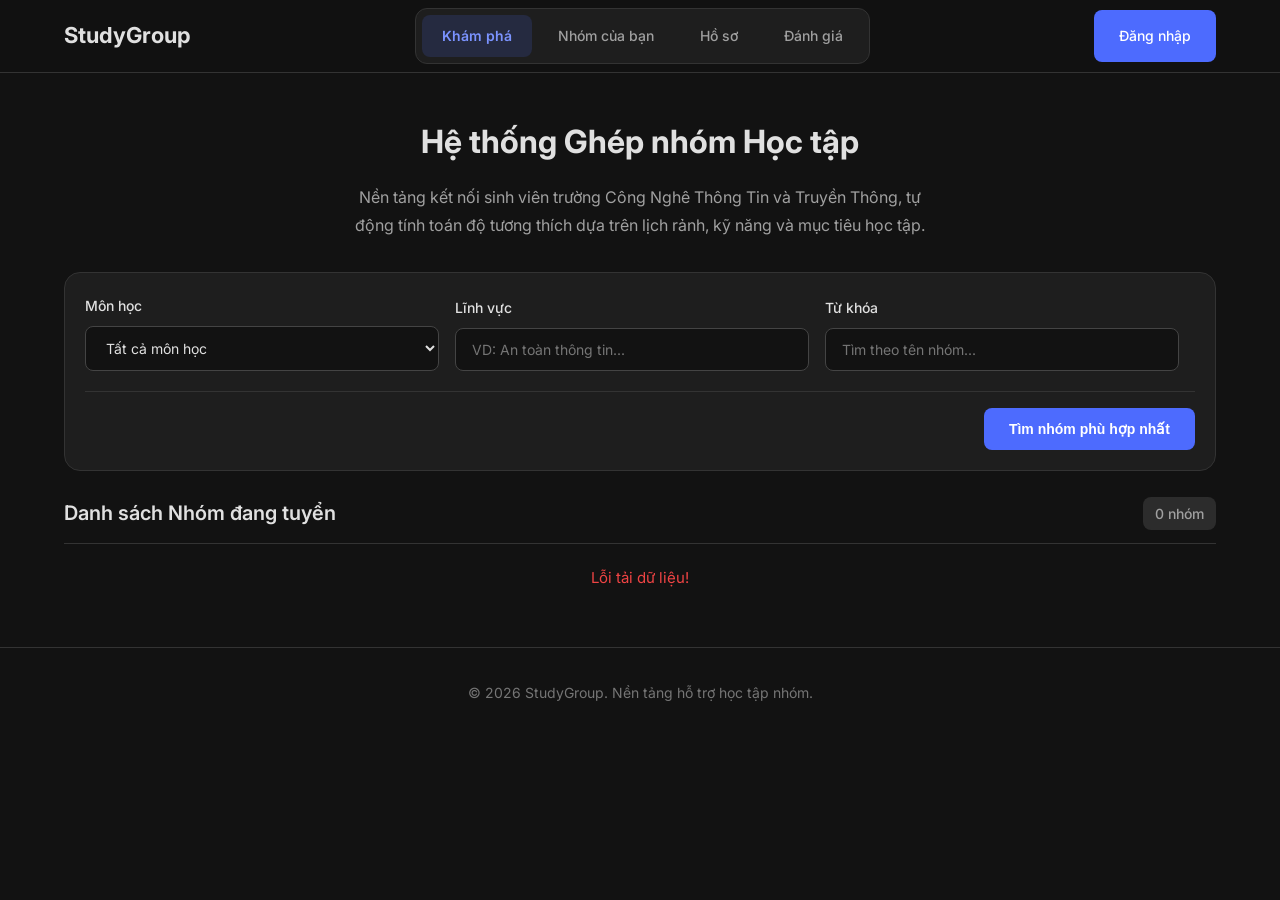
==== commit ed08f006: "Hoàn thiện hệ thống ghép nhóm học tập" ====
--- a/frontend/index.html
+++ b/frontend/index.html
@@ -3,15 +3,10 @@
 <head>
     <meta charset="UTF-8">
     <meta name="viewport" content="width=device-width, initial-scale=1.0">
-    <title>Khám phá - StudyGroup</title>
-    
-    <link rel="preconnect" href="https://fonts.googleapis.com">
-    <link rel="preconnect" href="https://fonts.gstatic.com" crossorigin>
+    <title>Hệ thống Ghép nhóm Học tập Thông minh</title>
     <link href="https://fonts.googleapis.com/css2?family=Inter:wght@400;500;600;700;800&display=swap" rel="stylesheet">
-    
     <link rel="stylesheet" href="css/main.css">
     <link rel="stylesheet" href="css/kham_pha.css">
-    <link rel="stylesheet" href="css/book-modal.css">
 </head>
 <body>
     <header class="header">
@@ -29,11 +24,12 @@
 
     <main class="container">
         <section class="hero">
-            <h1>Tìm nhóm học tập</h1>
-            <p>Hệ thống ghép nhóm dựa trên môn học, lịch rảnh và mục tiêu của bạn</p>
+            <h1>Hệ thống Ghép nhóm Học tập</h1>
+            <p>Nền tảng kết nối sinh viên trường Công Nghê Thông Tin và Truyền Thông, tự động tính toán độ tương thích dựa trên lịch rảnh, kỹ năng và mục tiêu học tập.</p>
         </section>
 
         <section class="filters">
+            <!-- HÀNG 1: CÁC Ô NHẬP LIỆU -->
             <div class="filter-row">
                 <div class="form-group">
                     <label class="form-label">Môn học</label>
@@ -49,69 +45,72 @@
                     <label class="form-label">Từ khóa</label>
                     <input type="text" class="form-input" id="filter-mon-hoc" placeholder="Tìm theo tên nhóm...">
                 </div>
-                <button class="btn btn-primary" id="btn-tim-kiem">Tìm nhóm</button>
+            </div>
+            
+            <!-- HÀNG 2: CHỈ CÒN 1 NÚT DUY NHẤT -->
+            <div style="margin-top: 20px; display: flex; justify-content: flex-end; align-items: center; border-top: 1px solid var(--border-light); padding-top: 16px;">
+                <button id="btn-auto-match" class="btn btn-primary" style="min-width: 200px; font-weight: 600;" onclick="handleSearchAndMatch()">
+                    Tìm nhóm phù hợp nhất
+                </button>
             </div>
         </section>
 
         <section class="results">
             <div class="results-header">
-                <h2>Kết quả tìm kiếm</h2>
+                <h2>Danh sách Nhóm đang tuyển</h2>
                 <span class="results-count" id="results-count">0 nhóm</span>
             </div>
             <div class="group-list" id="group-list"></div>
             <div class="empty-state" id="empty-state" style="display: none;">
-                <p>Không tìm thấy nhóm phù hợp</p>
-                <p style="font-size: 14px; margin-top: 8px;">Thử thay đổi từ khóa hoặc bộ lọc</p>
+                <p>Không có nhóm nào đang mở tuyển thành viên.</p>
             </div>
         </section>
     </main>
 
     <footer class="footer">
-        <div class="container"><p>© 2024 StudyGroup. Hệ thống ghép nhóm học tập.</p></div>
+        <div class="container"><p>© 2026 StudyGroup. Nền tảng hỗ trợ học tập nhóm.</p></div>
     </footer>
 
-    <!-- MODAL SÁCH -->
-    <div class="book-modal" id="book-modal" style="display: none;">
-        <div class="book-backdrop" onclick="closeBook()"></div>
-        <div class="book-container" id="book-container">
-            <div class="book-spine"></div>
-            <div class="book-bookmark"></div>
-            <div class="book" id="book">
-                <div class="book-page book-page-left">
-                    <div class="book-page-content">
-                        <h2 class="book-title" id="book-title">Tên nhóm</h2>
-                        <div class="book-type" id="book-type">Loại nhóm</div>
-                        <div class="book-divider"></div>
-                        <div class="book-section"><h3>Mô tả</h3><p id="book-desc">...</p></div>
-                        <div class="book-section"><h3>Yêu cầu tuyển dụng</h3><p id="book-mon-hoc">...</p></div>
-                        <div class="book-section"><h3>Địa điểm / Hình thức</h3><p id="book-de-tai">...</p></div>
-                    </div>
+    <div class="modal-overlay" id="group-modal" style="display: none;">
+        <div class="modal-container">
+            <div class="modal-header">
+                <div>
+                    <h2 id="modal-title">Tên nhóm</h2>
+                    <div class="modal-subtitle" id="modal-subtitle">Môn học</div>
                 </div>
-                <div class="book-page book-page-right">
-                    <div class="book-page-content">
-                        <div class="book-section">
-                            <h3>Thành viên (<span id="book-member-count">0/0</span>)</h3>
-                            <div class="book-members" id="book-members"></div>
-                        </div>
-                        <div class="book-section"><h3>Trạng thái</h3><div id="book-status"></div></div>
-                        <div class="book-actions" id="book-actions"></div>
-                    </div>
+                <button class="modal-close" onclick="closeGroupModal()">&times;</button>
+            </div>
+            <div class="modal-body">
+                <div class="modal-section">
+                    <h3>Mô tả nhóm</h3>
+                    <p id="modal-desc">...</p>
+                </div>
+                <div class="modal-section">
+                    <h3>Yêu cầu tuyển dụng</h3>
+                    <div id="modal-requirements">...</div>
+                </div>
+                <div class="modal-section">
+                    <h3>Thông tin khác</h3>
+                    <div id="modal-other">...</div>
                 </div>
             </div>
+            <div class="modal-footer" id="modal-actions"></div>
         </div>
     </div>
 
-    <!-- MODAL ỨNG TUYỂN -->
-    <div id="modal-ung-tuyen" style="display: none; position: fixed; inset: 0; background: rgba(61, 46, 35, 0.65); backdrop-filter: blur(4px); z-index: 10000; align-items: center; justify-content: center; padding: 20px;">
-        <div style="background: var(--bg-card); padding: 32px; border-radius: var(--radius-xl); width: 100%; max-width: 480px; border: 2px solid var(--border-light); box-shadow: var(--shadow-lg); animation: bookOpen 0.3s ease;">
-            <h2 style="margin-bottom: 8px; color: var(--text-primary); font-family: 'Georgia', serif; font-size: 22px;">Gửi lời nhắn ứng tuyển</h2>
-            <p style="color: var(--text-secondary); font-size: 14px; margin-bottom: 20px; font-style: italic;">Hãy giới thiệu ngắn gọn về bản thân và lý do bạn muốn tham gia nhóm này nhé!</p>
-            
-            <div class="form-group" style="margin-bottom: 24px;">
-                <textarea class="form-textarea" id="ung-tuyen-loi-nhan" rows="4" placeholder="VD: Chào trưởng nhóm, mình là Nam, mình rất hứng thú với đề tài này và có thế mạnh về Python..." style="resize: none;"></textarea>
+    <div class="modal-overlay" id="modal-ung-tuyen" style="display: none;">
+        <div class="modal-container">
+            <div class="modal-header">
+                <h2>Gửi lời nhắn ứng tuyển</h2>
+                <button class="modal-close" onclick="closeModalUngTuyen()">&times;</button>
             </div>
-            
-            <div style="display: flex; gap: 12px; justify-content: flex-end;">
+            <div class="modal-body">
+                <p style="color: var(--text-secondary); margin-bottom: 16px;">Hãy giới thiệu ngắn gọn về bản thân và lý do bạn muốn tham gia nhóm này.</p>
+                <div class="form-group">
+                    <textarea class="form-textarea" id="ung-tuyen-loi-nhan" rows="4" placeholder="VD: Chào trưởng nhóm, mình rất hứng thú với đề tài này..." style="resize: none;"></textarea>
+                </div>
+            </div>
+            <div class="modal-footer">
                 <button class="btn btn-secondary" onclick="closeModalUngTuyen()">Hủy</button>
                 <button class="btn btn-primary" onclick="submitUngTuyen()">Gửi ứng tuyển</button>
             </div>
--- a/frontend/css/main.css
+++ b/frontend/css/main.css
@@ -1,459 +1,61 @@
-/* =====================================================
-   COZY READING NOOK - Tone nâu ấm bên lò sưởi
-   ===================================================== */
-
 :root {
-    /* BACKGROUND */
-    --bg-main: #FAF3E8;
-    --bg-card: #FFFDF8;
-    --bg-hover: #F2E8DC;
-    --bg-subtle: #F5EDE0;
-    --bg-warm: #FFF9F0;
-    --bg-candle: #FEF4DD;
-    
-    /* TEXT */
-    --text-primary: #3D2E23;
-    --text-secondary: #6B5644;
-    --text-muted: #9A8570;
-    --text-inverse: #FFFFFF;
-    
-    /* PRIMARY */
-    --primary: #7A5C3E;
-    --primary-dark: #5C4530;
-    --primary-light: #EFE3D3;
-    
-    /* SECONDARY */
-    --secondary: #E8B96D;
-    --secondary-dark: #D4A350;
-    
-    /* PASTEL */
-    --pastel-cream-bg: #F5EBD9;
-    --pastel-cream-text: #6B5644;
-    --pastel-sage-bg: #E3E8D9;
-    --pastel-sage-text: #5B6B48;
-    --pastel-cinnamon-bg: #F0D9C4;
-    --pastel-cinnamon-text: #7A5030;
-    --pastel-terracotta-bg: #E8C4A8;
-    --pastel-terracotta-text: #6B3D28;
-    --pastel-honey-bg: #F8E5B8;
-    --pastel-honey-text: #8B6B1F;
-    --pastel-rose-bg: #EED4CE;
-    --pastel-rose-text: #8B4A40;
-    --pastel-mauve-bg: #E0D4DD;
-    --pastel-mauve-text: #5B4A5B;
-    
-    /* BORDERS */
-    --border-light: #E8DCC8;
-    --border: #D4C4A8;
-    --border-dark: #B8A388;
-    
-    /* SHADOWS */
-    --shadow-xs: 0 1px 2px rgba(74, 56, 38, 0.05);
-    --shadow-sm: 0 2px 6px rgba(74, 56, 38, 0.08);
-    --shadow-md: 0 4px 12px rgba(74, 56, 38, 0.1);
-    --shadow-lg: 0 8px 20px rgba(74, 56, 38, 0.12);
-    
-    /* RADIUS */
-    --radius-sm: 8px;
-    --radius-md: 12px;
-    --radius-lg: 16px;
-    --radius-xl: 20px;
-    --radius-full: 9999px;
-    
-    /* SPACING */
-    --space-1: 4px;
-    --space-2: 8px;
-    --space-3: 12px;
-    --space-4: 16px;
-    --space-5: 20px;
-    --space-6: 24px;
-    --space-8: 32px;
-    --space-10: 40px;
-    --space-12: 48px;
-    --space-16: 64px;
-    
-    /* TRANSITIONS */
-    --transition-fast: 150ms cubic-bezier(0.4, 0, 0.2, 1);
-    --transition-base: 250ms cubic-bezier(0.4, 0, 0.2, 1);
-    --transition-slow: 400ms cubic-bezier(0.4, 0, 0.2, 1);
+    --bg-main: #121212; --bg-card: #1E1E1E; --bg-hover: #2C2C2C; --bg-subtle: #333333;
+    --text-primary: #E0E0E0; --text-secondary: #A0A0A0; --text-muted: #757575; --text-inverse: #FFFFFF;
+    --primary: #4D6BFE; --primary-dark: #3B53D9; --primary-light: rgba(77, 107, 254, 0.15);
+    --secondary: #10B981; --border-light: #333333; --border: #444444;
+    --radius-md: 8px; --radius-lg: 12px; --radius-xl: 16px; --radius-full: 9999px;
+    --transition-base: 250ms ease-in-out;
+    --space-1: 4px; --space-2: 8px; --space-3: 12px; --space-4: 16px; --space-5: 20px; --space-6: 24px; --space-8: 32px; --space-10: 40px; --space-12: 48px;
 }
-
-/* RESET */
-* {
-    margin: 0;
-    padding: 0;
-    box-sizing: border-box;
-}
-
-html {
-    scroll-behavior: smooth;
-}
-
-body {
-    font-family: 'Inter', -apple-system, BlinkMacSystemFont, 'Segoe UI', 
-                 'Georgia', Roboto, Arial, sans-serif;
-    background: var(--bg-main);
-    color: var(--text-primary);
-    line-height: 1.7;
-    font-size: 15px;
-    -webkit-font-smoothing: antialiased;
-    min-height: 100vh;
-    background-image: 
-        radial-gradient(circle at 20% 80%, rgba(232, 185, 109, 0.05) 0%, transparent 50%),
-        radial-gradient(circle at 80% 20%, rgba(122, 92, 62, 0.04) 0%, transparent 50%);
-}
-
-a {
-    color: var(--primary);
-    text-decoration: none;
-    transition: color var(--transition-fast);
-}
-
-a:hover {
-    color: var(--primary-dark);
-}
-
-/* CONTAINER */
-.container {
-    max-width: 1200px;
-    margin: 0 auto;
-    padding: 0 24px;
-}
+* { margin: 0; padding: 0; box-sizing: border-box; }
+body { font-family: 'Inter', -apple-system, sans-serif; background: var(--bg-main); color: var(--text-primary); line-height: 1.8; font-size: 15px; -webkit-font-smoothing: antialiased; }
+a { color: var(--primary); text-decoration: none; }
+.container { max-width: 1200px; margin: 0 auto; padding: 0 24px; }
 
 /* HEADER */
-.header {
-    background: rgba(255, 253, 248, 0.92);
-    backdrop-filter: blur(12px);
-    border-bottom: 2px solid var(--border-light);
-    position: sticky;
-    top: 0;
-    z-index: 100;
-    box-shadow: 0 2px 12px rgba(74, 56, 38, 0.04);
-}
-
-.header .container {
-    display: flex;
-    align-items: center;
-    justify-content: space-between;
-    height: 72px;
-}
-
-.logo a {
-    display: flex;
-    align-items: center;
-    gap: 10px;
-    font-size: 20px;
-    font-weight: 700;
-    color: var(--text-primary);
-    letter-spacing: -0.02em;
-    font-family: 'Georgia', serif;
-}
-
-.logo a::before {
-    content: "🕯️";
-    font-size: 22px;
-}
-
-.logo a:hover {
-    color: var(--primary);
-}
-
-/* NAVIGATION */
-.nav {
-    display: flex;
-    gap: 4px;
-    background: var(--bg-subtle);
-    padding: 5px;
-    border-radius: var(--radius-full);
-    border: 1px solid var(--border-light);
-}
-
-.nav a {
-    padding: 9px 18px;
-    color: var(--text-secondary);
-    font-weight: 600;
-    font-size: 14px;
-    border-radius: var(--radius-full);
-    transition: all var(--transition-base);
-}
-
-.nav a:hover {
-    background: var(--bg-card);
-    color: var(--text-primary);
-}
-
-.nav a.active {
-    background: var(--primary);
-    color: var(--text-inverse);
-    box-shadow: 0 2px 8px rgba(122, 92, 62, 0.3);
-}
-
-/* USER MENU */
-.user-menu {
-    display: flex;
-    align-items: center;
-    gap: 12px;
-    padding: 6px 14px 6px 6px;
-    border-radius: var(--radius-full);
-    transition: background var(--transition-fast);
-    cursor: pointer;
-}
-
-.user-menu:hover {
-    background: var(--bg-hover);
-}
-
-.avatar {
-    width: 40px;
-    height: 40px;
-    border-radius: var(--radius-full);
-    object-fit: cover;
-    background: var(--bg-hover);
-    border: 2px solid var(--bg-card);
-    box-shadow: 0 2px 8px rgba(74, 56, 38, 0.1);
-}
-
-.user-name {
-    font-weight: 600;
-    color: var(--text-primary);
-    font-size: 14px;
-}
+.header { background: rgba(18, 18, 18, 0.85); backdrop-filter: blur(12px); border-bottom: 1px solid var(--border-light); position: sticky; top: 0; z-index: 100; }
+.header .container { display: flex; align-items: center; justify-content: space-between; height: 72px; }
+.logo a { font-size: 22px; font-weight: 700; color: var(--text-primary); }
+.nav { display: flex; gap: 6px; background: var(--bg-card); padding: 6px; border-radius: var(--radius-lg); border: 1px solid var(--border-light); }
+.nav a { padding: 8px 20px; color: var(--text-secondary); font-weight: 500; font-size: 14px; border-radius: var(--radius-md); }
+.nav a.active { background: var(--primary-light); color: #7B93FF; font-weight: 600; }
+.user-menu { display: flex; align-items: center; gap: 12px; padding: 6px 16px 6px 6px; border-radius: var(--radius-full); border: 1px solid var(--border-light); background: var(--bg-card); cursor: pointer; }
+.avatar { width: 36px; height: 36px; border-radius: var(--radius-full); object-fit: cover; }
 
 /* BUTTONS */
-.btn {
-    display: inline-flex;
-    align-items: center;
-    justify-content: center;
-    gap: 8px;
-    padding: 11px 22px;
-    font-size: 14px;
-    font-weight: 600;
-    font-family: inherit;
-    border-radius: var(--radius-full);
-    border: 1px solid transparent;
-    cursor: pointer;
-    transition: all var(--transition-base);
-    white-space: nowrap;
-    letter-spacing: -0.01em;
-}
-
-.btn-primary {
-    background: var(--primary);
-    color: var(--text-inverse);
-    box-shadow: 0 2px 8px rgba(122, 92, 62, 0.25);
-}
-
-.btn-primary:hover:not(:disabled) {
-    background: var(--primary-dark);
-    box-shadow: 0 4px 16px rgba(122, 92, 62, 0.35),
-                0 0 24px rgba(245, 216, 154, 0.3);
-    transform: translateY(-1px);
-}
-
-.btn-secondary {
-    background: var(--bg-card);
-    color: var(--text-primary);
-    border-color: var(--border);
-    box-shadow: var(--shadow-xs);
-}
-
-.btn-secondary:hover:not(:disabled) {
-    background: var(--bg-hover);
-    border-color: var(--border-dark);
-}
-
-.btn-sm {
-    padding: 8px 16px;
-    font-size: 13px;
-}
+.btn { display: inline-flex; align-items: center; justify-content: center; gap: 8px; padding: 12px 24px; font-size: 14px; font-weight: 500; border-radius: var(--radius-md); border: 1px solid transparent; cursor: pointer; transition: all var(--transition-base); }
+.btn-primary { background: var(--primary); color: var(--text-inverse); }
+.btn-primary:hover { background: var(--primary-dark); }
+.btn-secondary { background: var(--bg-card); color: var(--text-primary); border-color: var(--border); }
+.btn-secondary:hover { background: var(--bg-hover); }
+.btn-sm { padding: 8px 16px; font-size: 13px; }
 
 /* FORM */
-.form-group {
-    display: flex;
-    flex-direction: column;
-    gap: 8px;
-}
-
-.form-label {
-    font-size: 13px;
-    font-weight: 700;
-    color: var(--text-secondary);
-    letter-spacing: -0.01em;
-}
-
-.form-input,
-.form-select,
-.form-textarea {
-    width: 100%;
-    padding: 12px 16px;
-    font-family: inherit;
-    font-size: 14px;
-    color: var(--text-primary);
-    background: var(--bg-warm);
-    border: 2px solid var(--border-light);
-    border-radius: var(--radius-md);
-    transition: all var(--transition-fast);
-    outline: none;
-}
-
-.form-input::placeholder,
-.form-textarea::placeholder {
-    color: var(--text-muted);
-}
-
-.form-input:hover,
-.form-select:hover,
-.form-textarea:hover {
-    border-color: var(--border);
-}
-
-.form-input:focus,
-.form-select:focus,
-.form-textarea:focus {
-    border-color: var(--primary);
-    background: var(--bg-card);
-    box-shadow: 0 0 0 4px rgba(122, 92, 62, 0.12),
-                0 0 16px rgba(245, 216, 154, 0.2);
-}
-
-.form-select {
-    cursor: pointer;
-    appearance: none;
-    background-image: url("data:image/svg+xml,%3Csvg xmlns='http://www.w3.org/2000/svg' width='16' height='16' viewBox='0 0 24 24' fill='none' stroke='%236B5644' stroke-width='2' stroke-linecap='round' stroke-linejoin='round'%3E%3Cpolyline points='6 9 12 15 18 9'%3E%3C/polyline%3E%3C/svg%3E");
-    background-repeat: no-repeat;
-    background-position: right 14px center;
-    padding-right: 42px;
-}
-
-/* BADGE */
-.badge {
-    display: inline-flex;
-    align-items: center;
-    gap: 5px;
-    padding: 5px 12px;
-    border-radius: var(--radius-full);
-    font-size: 12px;
-    font-weight: 600;
-    line-height: 1.4;
-    letter-spacing: -0.01em;
-}
-
-.badge-cream { background: var(--pastel-cream-bg); color: var(--pastel-cream-text); }
-.badge-sage { background: var(--pastel-sage-bg); color: var(--pastel-sage-text); }
-.badge-cinnamon { background: var(--pastel-cinnamon-bg); color: var(--pastel-cinnamon-text); }
-.badge-terracotta { background: var(--pastel-terracotta-bg); color: var(--pastel-terracotta-text); }
-.badge-honey { background: var(--pastel-honey-bg); color: var(--pastel-honey-text); }
-.badge-rose { background: var(--pastel-rose-bg); color: var(--pastel-rose-text); }
-.badge-mauve { background: var(--pastel-mauve-bg); color: var(--pastel-mauve-text); }
+.form-group { display: flex; flex-direction: column; gap: 8px; }
+.form-label { font-size: 14px; font-weight: 500; }
+.form-input, .form-select, .form-textarea { width: 100%; padding: 12px 16px; font-family: inherit; font-size: 14px; color: var(--text-primary); background: var(--bg-main); border: 1px solid var(--border); border-radius: var(--radius-md); outline: none; }
+.form-input:focus { border-color: var(--primary); }
 
 /* FOOTER */
-.footer {
-    background: var(--bg-warm);
-    border-top: 2px solid var(--border-light);
-    padding: var(--space-6) 0;
-    margin-top: var(--space-12);
-    text-align: center;
-    color: var(--text-muted);
-    font-size: 14px;
-    font-style: italic;
-}
+.footer { border-top: 1px solid var(--border-light); padding: 32px 0; margin-top: 56px; text-align: center; color: var(--text-muted); font-size: 14px; }
 
-.footer::before {
-    content: "🌾 ";
-}
+/* TOAST */
+.toast-container { position: fixed; top: 24px; right: 24px; z-index: 9999; display: flex; flex-direction: column; gap: 12px; }
+.toast { background: var(--bg-card); color: var(--text-primary); padding: 16px 20px; border-radius: var(--radius-md); border-left: 4px solid var(--primary); font-size: 14px; font-weight: 500; display: flex; align-items: center; gap: 10px; min-width: 280px; animation: slideInRight 0.3s ease forwards; }
+@keyframes slideInRight { from { transform: translateX(100%); opacity: 0; } to { transform: translateX(0); opacity: 1; } }
 
-/* RESPONSIVE */
-@media (max-width: 768px) {
-    .container { padding: 0 16px; }
-    
-    .header .container {
-        flex-direction: column;
-        height: auto;
-        padding: 12px 16px;
-        gap: 12px;
-    }
-    
-    .nav {
-        width: 100%;
-        justify-content: center;
-        overflow-x: auto;
-    }
-    
-    .user-name { display: none; }
-}
 /* =====================================================
-   FONT OVERRIDE — Fix lỗi tiếng Việt
-   Đảm bảo toàn bộ web dùng Inter (font hỗ trợ tiếng Việt tốt)
+   STANDARD MODAL
    ===================================================== */
-
-*,
-*::before,
-*::after {
-    font-family: 'Inter', -apple-system, BlinkMacSystemFont, 'Segoe UI', 
-                 Roboto, 'Helvetica Neue', Arial, sans-serif !important;
-}
-
-/* Ngoại lệ: code giữ monospace */
-code, pre, kbd, samp {
-    font-family: 'Courier New', Consolas, Monaco, monospace !important;
-}
-/* =====================================================
-   TOAST NOTIFICATION (Thông báo nổi)
-   ===================================================== */
-.toast-container {
-    position: fixed;
-    top: 24px;
-    right: 24px;
-    z-index: 9999;
-    display: flex;
-    flex-direction: column;
-    gap: 12px;
-}
-
-.toast {
-    background: var(--bg-card);
-    color: var(--text-primary);
-    padding: 16px 20px;
-    border-radius: var(--radius-md);
-    box-shadow: var(--shadow-md);
-    border-left: 4px solid var(--primary);
-    font-size: 14px;
-    font-weight: 600;
-    display: flex;
-    align-items: center;
-    gap: 12px;
-    min-width: 280px;
-    animation: slideInRight 0.4s cubic-bezier(0.175, 0.885, 0.32, 1.275) forwards;
-    opacity: 0;
-    transform: translateX(100%);
-}
-
-.toast.success {
-    border-left-color: #7A9160; /* Xanh rêu */
-    background: #F4F7F2;
-    color: #4A5B38;
-}
-
-.toast.error {
-    border-left-color: #B85045; /* Đỏ gạch */
-    background: #FDF4F3;
-    color: #8B3A30;
-}
-
-.toast.fade-out {
-    animation: fadeOutRight 0.3s ease forwards;
-}
-
-@keyframes slideInRight {
-    to {
-        opacity: 1;
-        transform: translateX(0);
-    }
-}
-
-@keyframes fadeOutRight {
-    to {
-        opacity: 0;
-        transform: translateX(100%);
-    }
-}+.modal-overlay { position: fixed; inset: 0; background: rgba(0, 0, 0, 0.75); backdrop-filter: blur(6px); z-index: 1000; display: flex; align-items: center; justify-content: center; padding: 20px; }
+.modal-container { background: var(--bg-card); border: 1px solid var(--border-light); border-radius: var(--radius-xl); width: 100%; max-width: 600px; max-height: 90vh; display: flex; flex-direction: column; box-shadow: 0 20px 40px rgba(0,0,0,0.5); animation: modalFadeIn 0.3s ease; }
+@keyframes modalFadeIn { from { opacity: 0; transform: translateY(20px) scale(0.95); } to { opacity: 1; transform: translateY(0) scale(1); } }
+.modal-header { padding: 24px; border-bottom: 1px solid var(--border-light); display: flex; justify-content: space-between; align-items: flex-start; }
+.modal-header h2 { font-size: 22px; font-weight: 700; color: var(--text-primary); margin-bottom: 6px; }
+.modal-subtitle { font-size: 14px; color: var(--primary); font-weight: 500; }
+.modal-close { background: transparent; border: none; color: var(--text-secondary); font-size: 24px; cursor: pointer; line-height: 1; transition: color 0.2s; }
+.modal-close:hover { color: var(--text-primary); }
+.modal-body { padding: 24px; overflow-y: auto; display: flex; flex-direction: column; gap: 24px; }
+.modal-section h3 { font-size: 14px; color: var(--text-secondary); text-transform: uppercase; margin-bottom: 8px; letter-spacing: 0.05em; font-weight: 600; }
+.modal-section p { font-size: 15px; color: var(--text-primary); line-height: 1.7; }
+.modal-footer { padding: 20px 24px; border-top: 1px solid var(--border-light); display: flex; justify-content: flex-end; gap: 12px; background: var(--bg-main); border-bottom-left-radius: var(--radius-xl); border-bottom-right-radius: var(--radius-xl); }
--- a/frontend/css/kham_pha.css
+++ b/frontend/css/kham_pha.css
@@ -1,255 +1,36 @@
-/* =====================================================
-   TRANG KHÁM PHÁ - Giao diện Học thuật
-   ===================================================== */
+.hero { text-align: center; padding: var(--space-10) 0 var(--space-8); }
+.hero h1 { font-size: 32px; font-weight: 700; color: var(--text-primary); margin-bottom: var(--space-3); }
+.hero p { color: var(--text-secondary); font-size: 16px; max-width: 600px; margin: 0 auto; }
 
-.hero {
-    text-align: center;
-    padding: var(--space-10) 0 var(--space-8);
-}
+.filters { background: var(--bg-card); border-radius: var(--radius-xl); padding: var(--space-5); border: 1px solid var(--border-light); margin-bottom: var(--space-6); }
+.filter-row { display: grid; grid-template-columns: 1fr 1fr 1fr auto; gap: var(--space-4); align-items: end; }
 
-.hero h1 {
-    font-size: 32px;
-    font-weight: 800;
-    letter-spacing: -0.02em;
-    color: var(--text-primary);
-    margin-bottom: var(--space-3);
-    font-family: 'Georgia', serif;
-}
+.results { margin-top: var(--space-6); }
+.results-header { display: flex; justify-content: space-between; align-items: center; margin-bottom: var(--space-5); border-bottom: 1px solid var(--border-light); padding-bottom: 12px; }
+.results-header h2 { font-size: 20px; font-weight: 600; }
+.results-count { color: var(--text-secondary); font-size: 14px; font-weight: 500; padding: 4px 12px; background: var(--bg-hover); border-radius: var(--radius-md); }
 
-/* Đã xóa icon 📖 ở đây */
+.group-list { display: grid; grid-template-columns: repeat(3, 1fr); gap: 24px; }
 
-.hero p {
-    color: var(--text-secondary);
-    font-size: 16px;
-    max-width: 600px;
-    margin: 0 auto;
-}
+.group-card { background: var(--bg-card); border-radius: var(--radius-lg); padding: 24px; border: 1px solid var(--border-light); display: flex; flex-direction: column; gap: 16px; cursor: pointer; box-shadow: 0 2px 4px rgba(0,0,0,0.2); transition: transform 0.2s, box-shadow 0.2s; }
+.group-card:hover { transform: translateY(-4px); box-shadow: 0 8px 16px rgba(0,0,0,0.4); border-color: var(--primary); }
 
-.filters {
-    background: var(--bg-card);
-    border-radius: var(--radius-lg);
-    padding: var(--space-5);
-    box-shadow: var(--shadow-sm);
-    border: 1px solid var(--border-light);
-    margin-bottom: var(--space-6);
-}
+.group-card-header { display: flex; flex-direction: column; gap: 8px; }
+.group-title { font-size: 18px; font-weight: 600; color: var(--text-primary); line-height: 1.4; display: -webkit-box; -webkit-line-clamp: 2; -webkit-box-orient: vertical; overflow: hidden; }
+.group-type { display: inline-block; align-self: flex-start; font-size: 12px; color: #7B93FF; font-weight: 600; padding: 4px 10px; background: var(--primary-light); border-radius: var(--radius-sm); }
+.group-desc { color: var(--text-secondary); font-size: 14px; line-height: 1.6; display: -webkit-box; -webkit-line-clamp: 3; -webkit-box-orient: vertical; overflow: hidden; }
+.group-meta { display: flex; flex-direction: column; gap: 8px; }
+.group-meta-item { color: var(--text-secondary); font-size: 14px; }
+.group-meta-item strong { color: var(--text-primary); }
 
-.filter-row {
-    display: grid;
-    grid-template-columns: 1fr 1fr 1fr auto;
-    gap: var(--space-4);
-    align-items: end;
-}
+.match-score { text-align: center; padding: 16px; background: var(--bg-main); border-radius: var(--radius-md); border: 1px solid var(--border-light); margin-top: auto; }
+.match-score-value { font-size: 24px; font-weight: 700; color: var(--primary); }
+.match-score-label { font-size: 11px; color: var(--text-muted); text-transform: uppercase; letter-spacing: 0.05em; margin-top: 4px; font-weight: 600; }
+.match-score-bar { width: 100%; height: 6px; background: var(--bg-hover); border-radius: var(--radius-full); margin-top: 8px; overflow: hidden; }
+.match-score-fill { height: 100%; border-radius: var(--radius-full); }
 
-.results {
-    margin-top: var(--space-6);
-}
+.group-actions { display: flex; gap: 12px; margin-top: 8px; }
+.group-actions .btn { flex: 1; }
 
-.results-header {
-    display: flex;
-    justify-content: space-between;
-    align-items: center;
-    margin-bottom: var(--space-5);
-    padding-bottom: var(--space-3);
-    border-bottom: 2px solid var(--border-light);
-}
-
-.results-header h2 {
-    font-size: 20px;
-    font-weight: 700;
-    color: var(--text-primary);
-    font-family: 'Georgia', serif;
-}
-
-/* Đã xóa icon 🕯️ ở đây */
-
-.results-count {
-    color: var(--text-secondary);
-    font-size: 14px;
-    font-weight: 600;
-    padding: 4px 12px;
-    background: var(--bg-subtle);
-    border-radius: var(--radius-md);
-    border: 1px solid var(--border-light);
-}
-
-/* GRID 3 CỘT */
-.group-list {
-    display: grid;
-    grid-template-columns: repeat(3, 1fr);
-    gap: var(--space-5);
-}
-
-/* GROUP CARD - Phẳng và nghiêm túc hơn */
-.group-card {
-    background: var(--bg-card);
-    border-radius: var(--radius-lg);
-    padding: var(--space-5);
-    box-shadow: var(--shadow-sm);
-    border: 1px solid var(--border-light);
-    transition: all var(--transition-base);
-    display: flex;
-    flex-direction: column;
-    gap: var(--space-3);
-    position: relative;
-    cursor: pointer;
-    min-height: 300px;
-}
-
-/* Dải màu đơn sắc thay vì gradient */
-.group-card::before {
-    content: "";
-    position: absolute;
-    top: 0;
-    left: 0;
-    right: 0;
-    height: 4px;
-    background: var(--primary);
-    border-radius: var(--radius-lg) var(--radius-lg) 0 0;
-}
-
-.group-card:hover {
-    box-shadow: var(--shadow-md);
-    transform: translateY(-2px);
-    border-color: var(--border);
-}
-
-/* Đã xóa .group-book-icon và các animation rung lắc */
-
-/* Header */
-.group-card-header {
-    margin-bottom: var(--space-1);
-}
-
-.group-title {
-    font-size: 17px;
-    font-weight: 700;
-    color: var(--text-primary);
-    line-height: 1.4;
-    margin-bottom: 8px;
-    display: -webkit-box;
-    -webkit-line-clamp: 2;
-    -webkit-box-orient: vertical;
-    overflow: hidden;
-}
-
-.group-type {
-    display: inline-block;
-    font-size: 12px;
-    color: var(--text-secondary);
-    font-weight: 600;
-    padding: 4px 10px;
-    background: var(--bg-hover);
-    border-radius: var(--radius-sm);
-}
-
-/* Mô tả */
-.group-desc {
-    color: var(--text-secondary);
-    font-size: 14px;
-    line-height: 1.6;
-    display: -webkit-box;
-    -webkit-line-clamp: 3;
-    -webkit-box-orient: vertical;
-    overflow: hidden;
-}
-
-/* Meta (Địa điểm, Số lượng) */
-.group-meta {
-    display: flex;
-    flex-direction: column;
-    gap: 6px;
-    margin-bottom: var(--space-2);
-}
-
-.group-meta-item {
-    display: inline-flex;
-    align-items: center;
-    color: var(--text-secondary);
-    font-size: 13px;
-    font-weight: 500;
-}
-
-.group-meta-item strong {
-    color: var(--text-primary);
-    margin-left: 4px;
-}
-
-/* Điểm tương thích - Làm phẳng, bỏ icon nến */
-.match-score {
-    text-align: center;
-    padding: var(--space-3);
-    background: var(--bg-warm);
-    border-radius: var(--radius-md);
-    border: 1px solid var(--border-light);
-    margin-top: auto;
-}
-
-.match-score-value {
-    font-size: 24px;
-    font-weight: 800;
-    line-height: 1;
-    color: var(--primary-dark);
-}
-
-.match-score-label {
-    font-size: 11px;
-    color: var(--text-secondary);
-    margin-top: 4px;
-    font-weight: 600;
-    text-transform: uppercase;
-    letter-spacing: 0.05em;
-}
-
-.match-score-bar {
-    width: 100%;
-    height: 6px;
-    background: var(--border-light);
-    border-radius: var(--radius-full);
-    margin-top: 8px;
-    overflow: hidden;
-}
-
-.match-score-fill {
-    height: 100%;
-    border-radius: var(--radius-full);
-    transition: width var(--transition-slow);
-}
-
-/* Nút */
-.group-actions {
-    display: flex;
-    gap: 8px;
-    margin-top: var(--space-2);
-}
-
-.group-actions .btn {
-    flex: 1;
-}
-
-/* Empty state */
-.empty-state {
-    text-align: center;
-    padding: var(--space-12) var(--space-5);
-    color: var(--text-secondary);
-    background: var(--bg-card);
-    border-radius: var(--radius-lg);
-    border: 1px dashed var(--border);
-}
-
-.empty-state p:first-of-type {
-    font-size: 18px;
-    font-weight: 600;
-    color: var(--text-primary);
-}
-
-@media (max-width: 1024px) {
-    .group-list { grid-template-columns: repeat(2, 1fr); }
-    .filter-row { grid-template-columns: 1fr 1fr; }
-    .filter-row .btn { grid-column: 1 / -1; }
-}
-
-@media (max-width: 640px) {
-    .group-list { grid-template-columns: 1fr; }
-    .filter-row { grid-template-columns: 1fr; }
-}+@media (max-width: 1024px) { .group-list { grid-template-columns: repeat(2, 1fr); } .filter-row { grid-template-columns: 1fr 1fr; } .filter-row .btn { grid-column: 1 / -1; } }
+@media (max-width: 640px) { .group-list { grid-template-columns: 1fr; } .filter-row { grid-template-columns: 1fr; } }
